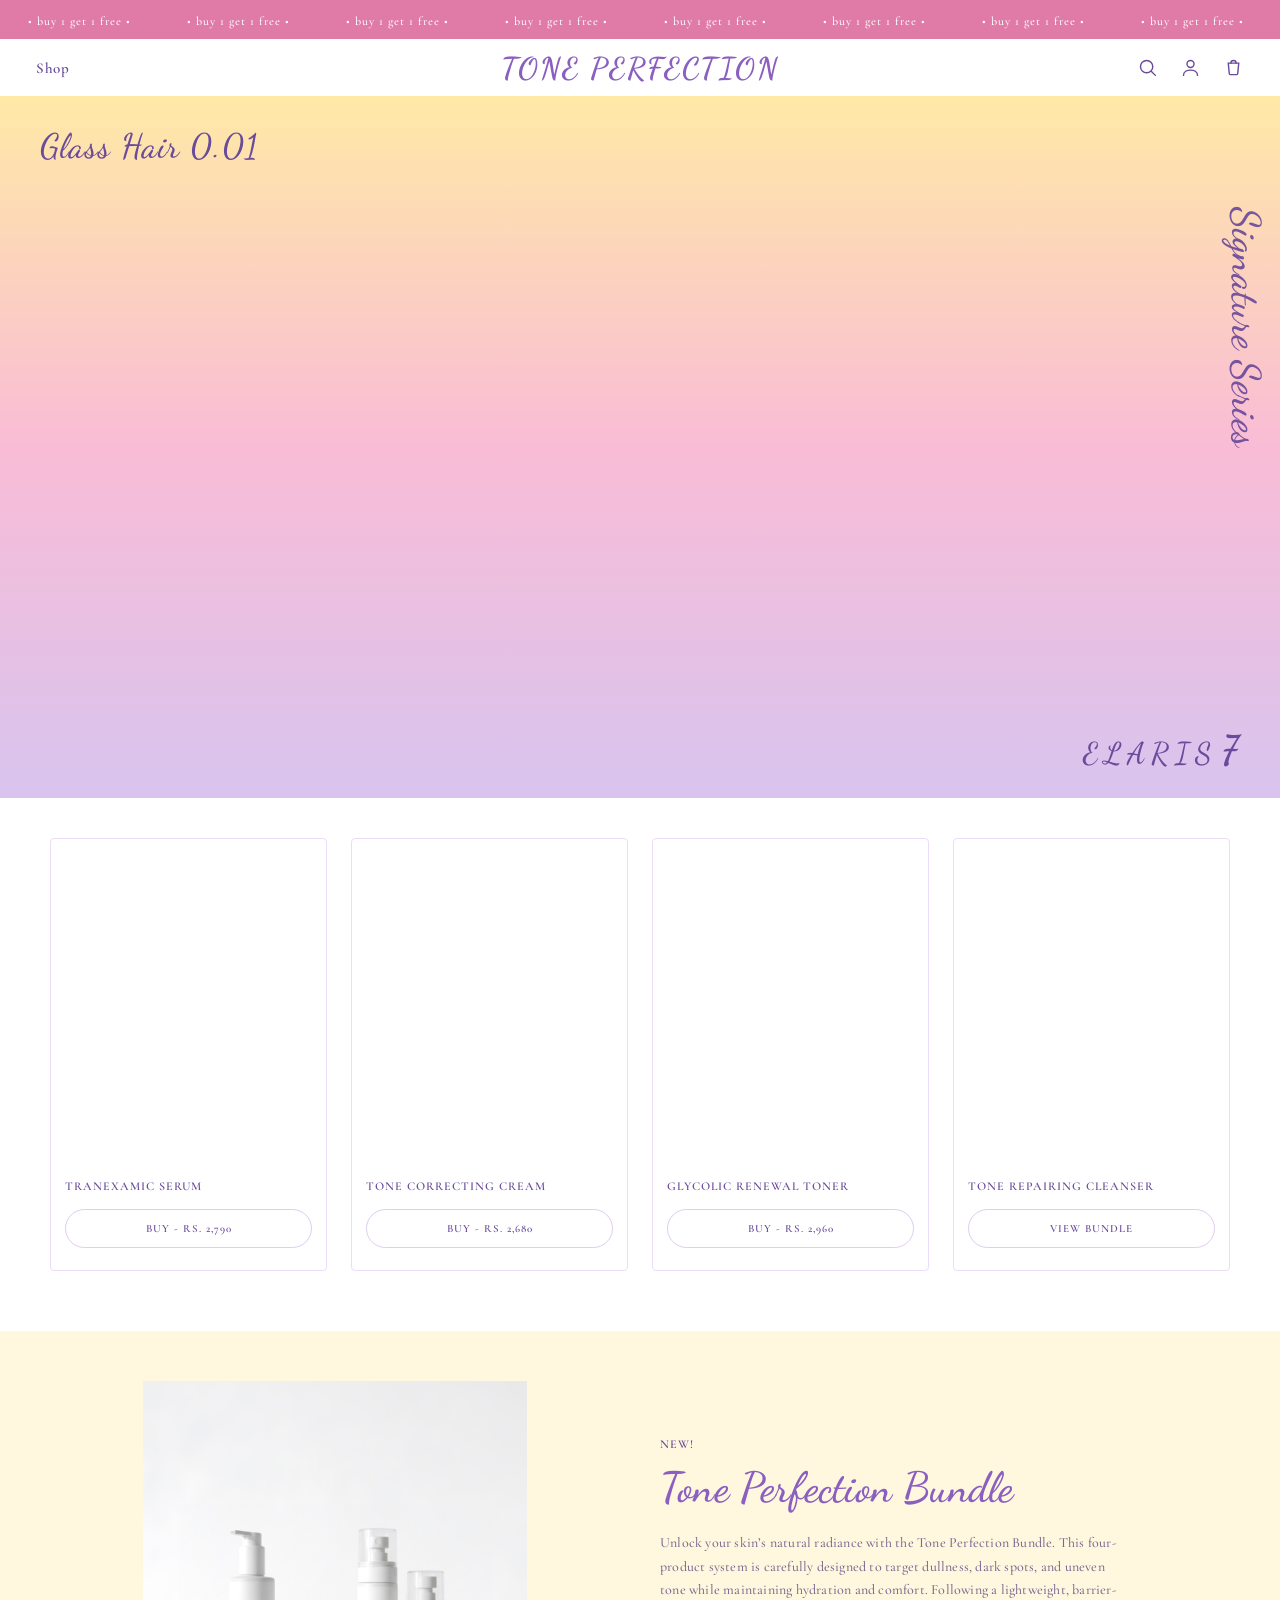
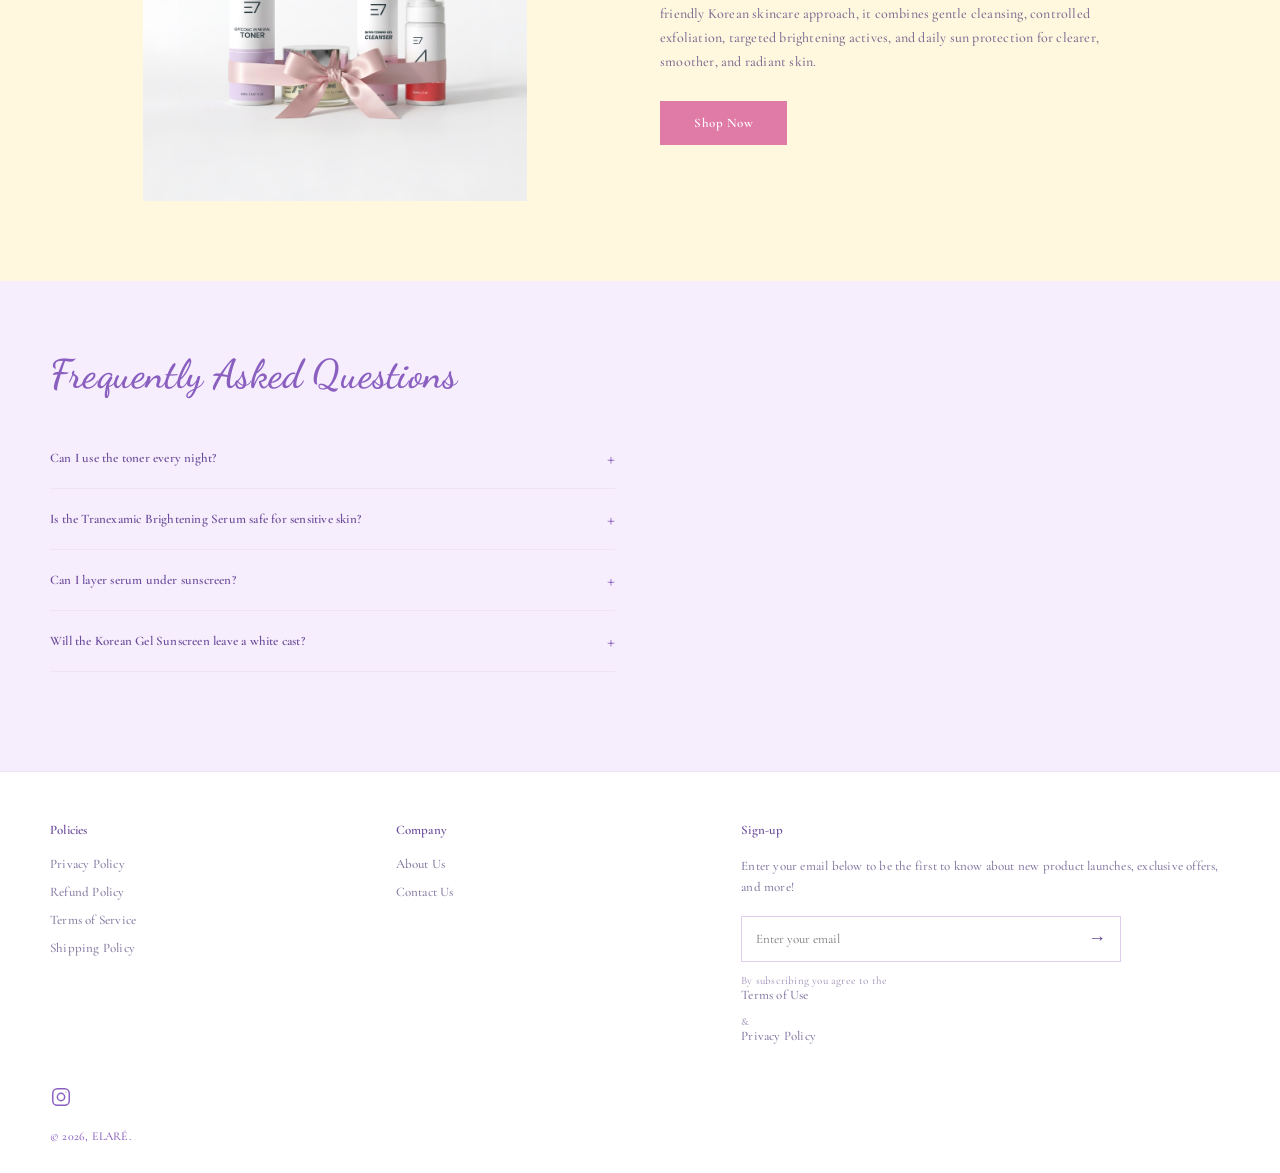
==== design-reference/index.html @ 7bdc6ad6 "Add mobile hero banner image and bundle image" ====
<!DOCTYPE html>
<html lang="en">
<head>
  <meta charset="UTF-8" />
  <meta name="viewport" content="width=device-width, initial-scale=1.0" />
  <title>TONE PERFECTION</title>
  <link rel="preconnect" href="https://fonts.googleapis.com" />
  <link rel="preconnect" href="https://fonts.gstatic.com" crossorigin />
  <link href="https://fonts.googleapis.com/css2?family=Cormorant+Garamond:ital,wght@0,400;0,500;0,600;1,500&family=Dancing+Script:wght@400;500;600;700&display=swap" rel="stylesheet" />
  <style>
    * { margin: 0; padding: 0; box-sizing: border-box; }

    body {
      font-family: 'Cormorant Garamond', serif;
      font-weight: 500;
      font-size: 17px;
      letter-spacing: 0.2px;
      color: #6a4a9a;
      background: #ffffff;
    }

    /* ---------- Announcement bar ---------- */
    .announcement {
      background: #e07ba8;
      color: #ffffff;
      overflow: hidden;
      white-space: nowrap;
      padding: 9px 0;
    }
    .announcement-track {
      display: inline-flex;
      width: max-content;
      font-size: 12px;
      letter-spacing: 1px;
      animation: marquee 22s linear infinite;
    }
    .announcement-track span {
      padding: 0 28px;
    }
    @keyframes marquee {
      from { transform: translateX(0); }
      to   { transform: translateX(-50%); }
    }

    /* ---------- Navbar ---------- */
    .navbar {
      display: flex;
      align-items: center;
      justify-content: space-between;
      padding: 18px 36px;
      background: #ffffff;
      position: relative;
    }
    .nav-left .shop-link {
      font-size: 15px;
      font-weight: 600;
      color: #6a4a9a;
      text-decoration: none;
      letter-spacing: 0.5px;
    }
    .nav-logo {
      position: absolute;
      left: 50%;
      transform: translateX(-50%);
      font-family: 'Dancing Script', cursive;
      font-size: 30px;
      font-weight: 700;
      letter-spacing: 2px;
      white-space: nowrap;
      color: #8a5fc0;
    }
    .nav-right {
      display: flex;
      align-items: center;
      gap: 22px;
    }
    .nav-right .icon {
      width: 21px;
      height: 21px;
      stroke: #6a4a9a;
      cursor: pointer;
    }
    .hamburger { display: none; flex-direction: column; gap: 5px; cursor: pointer; }
    .hamburger span { display: block; width: 24px; height: 2px; background: #6a4a9a; }

    /* ---------- Hero ---------- */
    .hero {
      position: relative;
      height: 78vh;
      min-height: 460px;
      /* sky -> peach gradient placeholder (product image area left empty) */
      background: linear-gradient(180deg, #ffe9a6 0%, #f9bcd6 50%, #d8c4ef 100%);
      overflow: hidden;
    }
    .hero-title {
      position: absolute;
      top: 30px;
      left: 40px;
      font-family: 'Dancing Script', cursive;
      font-size: 34px;
      font-weight: 500;
      color: #6a4a9a;
      letter-spacing: 1px;
    }
    .hero-series {
      position: absolute;
      top: 50%;
      right: 34px;
      transform: translateY(-50%) rotate(90deg);
      transform-origin: right center;
      font-family: 'Dancing Script', cursive;
      font-size: 40px;
      color: #6a4a9a;
      opacity: 0.92;
      white-space: nowrap;
    }
    /* EMPTY image placeholder area in the center of the hero */
    .hero-image-area {
      position: absolute;
      left: 50%;
      bottom: 0;
      transform: translateX(-50%);
      width: 60%;
      height: 80%;
      /* intentionally left empty for product image */
    }
    .hero-brand {
      position: absolute;
      bottom: 24px;
      right: 36px;
      font-family: 'Dancing Script', cursive;
      font-size: 30px;
      letter-spacing: 6px;
      color: #6a4a9a;
      display: flex;
      align-items: baseline;
      gap: 4px;
    }
    .hero-brand .seven { font-size: 40px; font-weight: 600; }

    .hero-mobile-img { display: none; }

    /* ---------- Responsive / Mobile ---------- */
    @media (max-width: 768px) {
      .navbar { padding: 16px 20px; }
      .nav-left .shop-link { display: none; }
      .hamburger { display: flex; }
      .nav-logo { font-size: 18px; letter-spacing: 1px; }
      .nav-right { gap: 16px; }
      .nav-right .account { display: none; }

      .hero { height: auto; min-height: 0; background: none; }
      .hero-title, .hero-series, .hero-brand, .hero-image-area { display: none; }
      .hero-mobile-img { display: block; width: 100%; height: auto; }

      .announcement-track { font-size: 10px; }
    }

    /* ---------- Products section ---------- */
    .products {
      padding: 40px 36px 60px;
      background: #ffffff;
    }
    .products-grid {
      display: grid;
      grid-template-columns: repeat(4, 1fr);
      gap: 24px;
      max-width: 1180px;
      margin: 0 auto;
    }
    .product-card {
      border: 1px solid #ecdcf7;
      border-radius: 4px;
      padding: 14px 14px 22px;
      display: flex;
      flex-direction: column;
      align-items: center;
      text-align: center;
      background: #ffffff;
    }
    /* EMPTY product image placeholder */
    .product-image-area {
      width: 100%;
      height: 320px;
      /* intentionally left empty for product image */
    }
    .product-name {
      font-size: 12px;
      font-weight: 600;
      letter-spacing: 1px;
      color: #6a4a9a;
      align-self: flex-start;
      margin: 6px 0 16px;
    }
    .product-btn {
      width: 100%;
      padding: 12px 0;
      border: 1px solid #e0cdf0;
      border-radius: 30px;
      background: transparent;
      font-family: 'Cormorant Garamond', serif;
      font-size: 11px;
      font-weight: 600;
      letter-spacing: 1px;
      color: #6a4a9a;
      cursor: pointer;
      transition: background 0.2s, color 0.2s;
    }
    .product-btn:hover { background: #e07ba8; color: #fff; border-color: #e07ba8; }

    @media (max-width: 768px) {
      .products { padding: 28px 0 40px 18px; }
      .products-grid {
        display: flex;
        gap: 16px;
        overflow-x: auto;
        scroll-snap-type: x mandatory;
        padding-bottom: 8px;
        -webkit-overflow-scrolling: touch;
      }
      .products-grid::-webkit-scrollbar { display: none; }
      .product-card {
        flex: 0 0 78%;
        scroll-snap-align: start;
      }
      .product-image-area { height: 340px; }
    }

    /* ---------- Bundle section ---------- */
    .bundle {
      background: #fff8df;   /* soft yellow */
      padding: 50px 36px 80px;
    }
    .bundle-inner {
      display: grid;
      grid-template-columns: 1fr 1fr;
      align-items: center;
      gap: 40px;
      max-width: 1180px;
      margin: 0 auto;
    }
    /* EMPTY bundle image placeholder */
    .bundle-image-area {
      width: 100%;
      height: 420px;
    }
    .bundle-image-area img { width: 100%; height: 100%; object-fit: contain; }
    .bundle-content { max-width: 460px; }
    .bundle-tag {
      font-size: 12px;
      font-weight: 600;
      letter-spacing: 1px;
      color: #6a4a9a;
      margin-bottom: 14px;
    }
    .bundle-title {
      font-family: 'Dancing Script', cursive;
      font-size: 42px;
      font-weight: 600;
      color: #8a5fc0;
      margin-bottom: 20px;
      line-height: 1.1;
    }
    .bundle-text {
      font-size: 14px;
      line-height: 1.7;
      color: #7a6a90;
      margin-bottom: 28px;
    }
    .bundle-btn {
      padding: 14px 34px;
      border: none;
      background: #e07ba8;
      color: #fff;
      font-family: 'Cormorant Garamond', serif;
      font-size: 13px;
      font-weight: 600;
      letter-spacing: 0.5px;
      cursor: pointer;
      transition: background 0.2s;
    }
    .bundle-btn:hover { background: #d4659a; }

    @media (max-width: 768px) {
      .bundle { padding: 30px 22px 50px; }
      .bundle-inner {
        grid-template-columns: 1fr;
        gap: 24px;
        text-align: center;
      }
      .bundle-content { max-width: 100%; }
      .bundle-image-area { height: 320px; }
      .bundle-title { font-size: 32px; }
      .bundle-btn { width: 100%; }
    }

    /* ---------- FAQ section ---------- */
    .faq {
      background: #f6eefc;   /* soft light purple */
      padding: 50px 36px 80px;
    }
    .faq-inner {
      display: grid;
      grid-template-columns: 1fr 1fr;
      align-items: center;
      gap: 50px;
      max-width: 1180px;
      margin: 0 auto;
    }
    .faq-title {
      font-family: 'Dancing Script', cursive;
      font-size: 40px;
      font-weight: 600;
      color: #8a5fc0;
      margin-bottom: 30px;
    }
    .faq-item {
      border-bottom: 1px solid #efe4f6;
    }
    .faq-item summary {
      list-style: none;
      cursor: pointer;
      display: flex;
      justify-content: space-between;
      align-items: center;
      gap: 16px;
      padding: 18px 0;
      font-size: 13px;
      font-weight: 600;
      color: #6a4a9a;
    }
    .faq-item summary::-webkit-details-marker { display: none; }
    .faq-item summary .plus {
      font-size: 20px;
      font-weight: 400;
      color: #8a5fc0;
      transition: transform 0.2s;
    }
    .faq-item[open] summary .plus { transform: rotate(45deg); }
    .faq-answer {
      font-size: 13px;
      line-height: 1.7;
      color: #7a6a90;
      padding: 0 0 18px;
    }
    /* EMPTY faq image placeholder */
    .faq-image-area {
      width: 100%;
      height: 360px;
      /* intentionally left empty for image */
    }

    @media (max-width: 768px) {
      .faq { padding: 30px 22px 50px; }
      .faq-inner {
        grid-template-columns: 1fr;
        gap: 28px;
      }
      .faq-title { font-size: 30px; }
      .faq-image-area { height: 300px; order: -1; }
    }

    /* ---------- Footer ---------- */
    .footer {
      border-top: 1px solid #efe4f6;
      padding: 50px 36px 30px;
    }
    .footer-top {
      display: grid;
      grid-template-columns: 1fr 1fr 1.6fr;
      gap: 40px;
      max-width: 1180px;
      margin: 0 auto;
    }
    .footer-col summary {
      list-style: none;
      display: flex;
      justify-content: space-between;
      align-items: center;
      font-size: 13px;
      font-weight: 600;
      color: #6a4a9a;
      margin-bottom: 18px;
      pointer-events: none;   /* desktop: not clickable */
      cursor: default;
    }
    .footer-col summary::-webkit-details-marker { display: none; }
    .footer-col .plus { font-size: 18px; color: #8a5fc0; display: none; }
    .footer-links { display: block; }      /* always open on desktop */
    .footer-links a {
      display: block;
      font-size: 13px;
      color: #8377a0;
      text-decoration: none;
      margin-bottom: 12px;
    }
    .footer-links a:hover { color: #8a5fc0; }

    .signup-text { font-size: 13px; line-height: 1.6; color: #8377a0; margin-bottom: 18px; }
    .signup-form {
      display: flex;
      align-items: center;
      border: 1px solid #e0cdf0;
      max-width: 380px;
      padding: 4px 6px 4px 14px;
    }
    .signup-form input {
      flex: 1;
      border: none;
      outline: none;
      font-family: 'Cormorant Garamond', serif;
      font-size: 13px;
      padding: 10px 0;
      background: transparent;
      color: #6a4a9a;
    }
    .signup-form button {
      border: none;
      background: transparent;
      font-size: 18px;
      cursor: pointer;
      color: #6a4a9a;
      padding: 0 8px;
    }
    .signup-note { font-size: 11px; color: #a99bbf; margin-top: 12px; }
    .signup-note a { color: #8377a0; }

    .footer-bottom {
      max-width: 1180px;
      margin: 30px auto 0;
    }
    .footer-ig {
      width: 22px; height: 22px;
      stroke: #8a5fc0; fill: none;
      margin-bottom: 16px;
    }
    .footer-copy { font-size: 12px; color: #8a5fc0; }

    @media (max-width: 768px) {
      .footer { padding: 30px 22px 24px; }
      .footer-top { grid-template-columns: 1fr; gap: 0; }
      .footer-col {
        border-bottom: 1px solid #efe4f6;
        padding: 16px 0;
      }
      .footer-col summary { margin-bottom: 0; cursor: pointer; pointer-events: auto; }
      .footer-col .plus { display: block; }
      .footer-col:not([open]) .footer-links { display: none; }
      .footer-col[open] .footer-links { margin-top: 16px; }
      .footer-bottom { text-align: right; }
      .footer-ig { margin-right: auto; }
      .footer-copy { text-align: right; }
    }
  </style>
</head>
<body>

  <!-- Announcement bar (non-stop right-to-left marquee) -->
  <div class="announcement">
    <div class="announcement-track">
      <span>• buy 1 get 1 free •</span>
      <span>• buy 1 get 1 free •</span>
      <span>• buy 1 get 1 free •</span>
      <span>• buy 1 get 1 free •</span>
      <span>• buy 1 get 1 free •</span>
      <span>• buy 1 get 1 free •</span>
      <span>• buy 1 get 1 free •</span>
      <span>• buy 1 get 1 free •</span>
      <!-- duplicate set for seamless loop -->
      <span>• buy 1 get 1 free •</span>
      <span>• buy 1 get 1 free •</span>
      <span>• buy 1 get 1 free •</span>
      <span>• buy 1 get 1 free •</span>
      <span>• buy 1 get 1 free •</span>
      <span>• buy 1 get 1 free •</span>
      <span>• buy 1 get 1 free •</span>
      <span>• buy 1 get 1 free •</span>
    </div>
  </div>

  <!-- Navbar -->
  <nav class="navbar">
    <div class="nav-left">
      <div class="hamburger" aria-label="Menu">
        <span></span><span></span><span></span>
      </div>
      <a href="#" class="shop-link">Shop</a>
    </div>

    <div class="nav-logo">TONE PERFECTION</div>

    <div class="nav-right">
      <!-- Search -->
      <svg class="icon" viewBox="0 0 24 24" fill="none" stroke-width="1.6" stroke-linecap="round">
        <circle cx="11" cy="11" r="7"></circle>
        <line x1="21" y1="21" x2="16.5" y2="16.5"></line>
      </svg>
      <!-- Account -->
      <svg class="icon account" viewBox="0 0 24 24" fill="none" stroke-width="1.6" stroke-linecap="round">
        <circle cx="12" cy="8" r="4"></circle>
        <path d="M4 21c0-4 4-6 8-6s8 2 8 6"></path>
      </svg>
      <!-- Cart -->
      <svg class="icon" viewBox="0 0 24 24" fill="none" stroke-width="1.6" stroke-linecap="round">
        <path d="M6 7h12l-1.2 12.2a1 1 0 0 1-1 .9H8.2a1 1 0 0 1-1-.9L6 7z"></path>
        <path d="M9 7a3 3 0 0 1 6 0"></path>
      </svg>
    </div>
  </nav>

  <!-- Hero (product image area left EMPTY) -->
  <section class="hero">
    <h1 class="hero-title">Glass Hair 0.01</h1>
    <div class="hero-series">Signature Series</div>

    <!-- Empty placeholder for product image -->
    <div class="hero-image-area"></div>

    <div class="hero-brand"><span>ELARIS</span><span class="seven">7</span></div>

    <!-- Mobile-only hero banner image -->
    <img class="hero-mobile-img" src="../assets/mobile-hero-banner.jpg" alt="Tone Perfection Bundle">
  </section>

  <!-- Products (image areas left EMPTY) -->
  <section class="products">
    <div class="products-grid">

      <div class="product-card">
        <div class="product-image-area"></div>
        <div class="product-name">TRANEXAMIC SERUM</div>
        <button class="product-btn">BUY - RS. 2,790</button>
      </div>

      <div class="product-card">
        <div class="product-image-area"></div>
        <div class="product-name">TONE CORRECTING CREAM</div>
        <button class="product-btn">BUY - RS. 2,680</button>
      </div>

      <div class="product-card">
        <div class="product-image-area"></div>
        <div class="product-name">GLYCOLIC RENEWAL TONER</div>
        <button class="product-btn">BUY - RS. 2,960</button>
      </div>

      <div class="product-card">
        <div class="product-image-area"></div>
        <div class="product-name">TONE REPAIRING CLEANSER</div>
        <button class="product-btn">VIEW BUNDLE</button>
      </div>

    </div>
  </section>

  <!-- Bundle (image area left EMPTY) -->
  <section class="bundle">
    <div class="bundle-inner">
      <div class="bundle-image-area"><img src="../assets/tone-perfection-bundle.jpg" alt="Tone Perfection Bundle"></div>
      <div class="bundle-content">
        <div class="bundle-tag">NEW!</div>
        <h2 class="bundle-title">Tone Perfection Bundle</h2>
        <p class="bundle-text">Unlock your skin’s natural radiance with the Tone Perfection Bundle. This four-product system is carefully designed to target dullness, dark spots, and uneven tone while maintaining hydration and comfort. Following a lightweight, barrier-friendly Korean skincare approach, it combines gentle cleansing, controlled exfoliation, targeted brightening actives, and daily sun protection for clearer, smoother, and radiant skin.</p>
        <button class="bundle-btn">Shop Now</button>
      </div>
    </div>
  </section>

  <!-- FAQ (image area left EMPTY) -->
  <section class="faq">
    <div class="faq-inner">
    <div class="faq-list">
      <h2 class="faq-title">Frequently Asked Questions</h2>

      <details class="faq-item">
        <summary>Can I use the toner every night? <span class="plus">+</span></summary>
        <div class="faq-answer">Start 2–3 times per week and increase as tolerated to avoid irritation from exfoliating acids.</div>
      </details>

      <details class="faq-item">
        <summary>Is the Tranexamic Brightening Serum safe for sensitive skin? <span class="plus">+</span></summary>
        <div class="faq-answer">Yes. It combines gentle brightening actives with soothing ingredients like centella to calm the skin.</div>
      </details>

      <details class="faq-item">
        <summary>Can I layer serum under sunscreen? <span class="plus">+</span></summary>
        <div class="faq-answer">Absolutely. Applying serum first enhances hydration and allows sunscreen to absorb evenly.</div>
      </details>

      <details class="faq-item">
        <summary>Will the Korean Gel Sunscreen leave a white cast? <span class="plus">+</span></summary>
        <div class="faq-answer">No. It blends effortlessly, leaving a lightweight, non-greasy finish suitable for all skin.</div>
      </details>
    </div>

    <div class="faq-image-area"></div>
    </div>
  </section>

  <!-- Footer -->
  <footer class="footer">
    <div class="footer-top">

      <details class="footer-col">
        <summary>Policies <span class="plus">+</span></summary>
        <div class="footer-links">
          <a href="#">Privacy Policy</a>
          <a href="#">Refund Policy</a>
          <a href="#">Terms of Service</a>
          <a href="#">Shipping Policy</a>
        </div>
      </details>

      <details class="footer-col">
        <summary>Company <span class="plus">+</span></summary>
        <div class="footer-links">
          <a href="#">About Us</a>
          <a href="#">Contact Us</a>
        </div>
      </details>

      <details class="footer-col">
        <summary>Sign-up <span class="plus">+</span></summary>
        <div class="footer-links">
          <p class="signup-text">Enter your email below to be the first to know about new product launches, exclusive offers, and more!</p>
          <form class="signup-form" onsubmit="return false;">
            <input type="email" placeholder="Enter your email" />
            <button type="submit" aria-label="Subscribe">&#8594;</button>
          </form>
          <p class="signup-note">By subscribing you agree to the <a href="#">Terms of Use</a> &amp; <a href="#">Privacy Policy</a></p>
        </div>
      </details>

    </div>

    <div class="footer-bottom">
      <svg class="footer-ig" viewBox="0 0 24 24" stroke-width="1.6" stroke-linecap="round">
        <rect x="3" y="3" width="18" height="18" rx="5"></rect>
        <circle cx="12" cy="12" r="4"></circle>
        <circle cx="17.5" cy="6.5" r="0.6" fill="#8a5fc0" stroke="none"></circle>
      </svg>
      <div class="footer-copy">© 2026, ELARÉ.</div>
    </div>
  </footer>

  <script>
    // Footer columns: always open on desktop, collapsible on mobile
    (function () {
      var desktopMQ = window.matchMedia('(min-width: 769px)');
      function syncFooter() {
        var isDesktop = desktopMQ.matches;
        document.querySelectorAll('.footer-col').forEach(function (col) {
          if (isDesktop) col.open = true;
          else col.open = false;
        });
      }
      syncFooter();
      desktopMQ.addEventListener('change', syncFooter);
    })();
  </script>

</body>
</html>
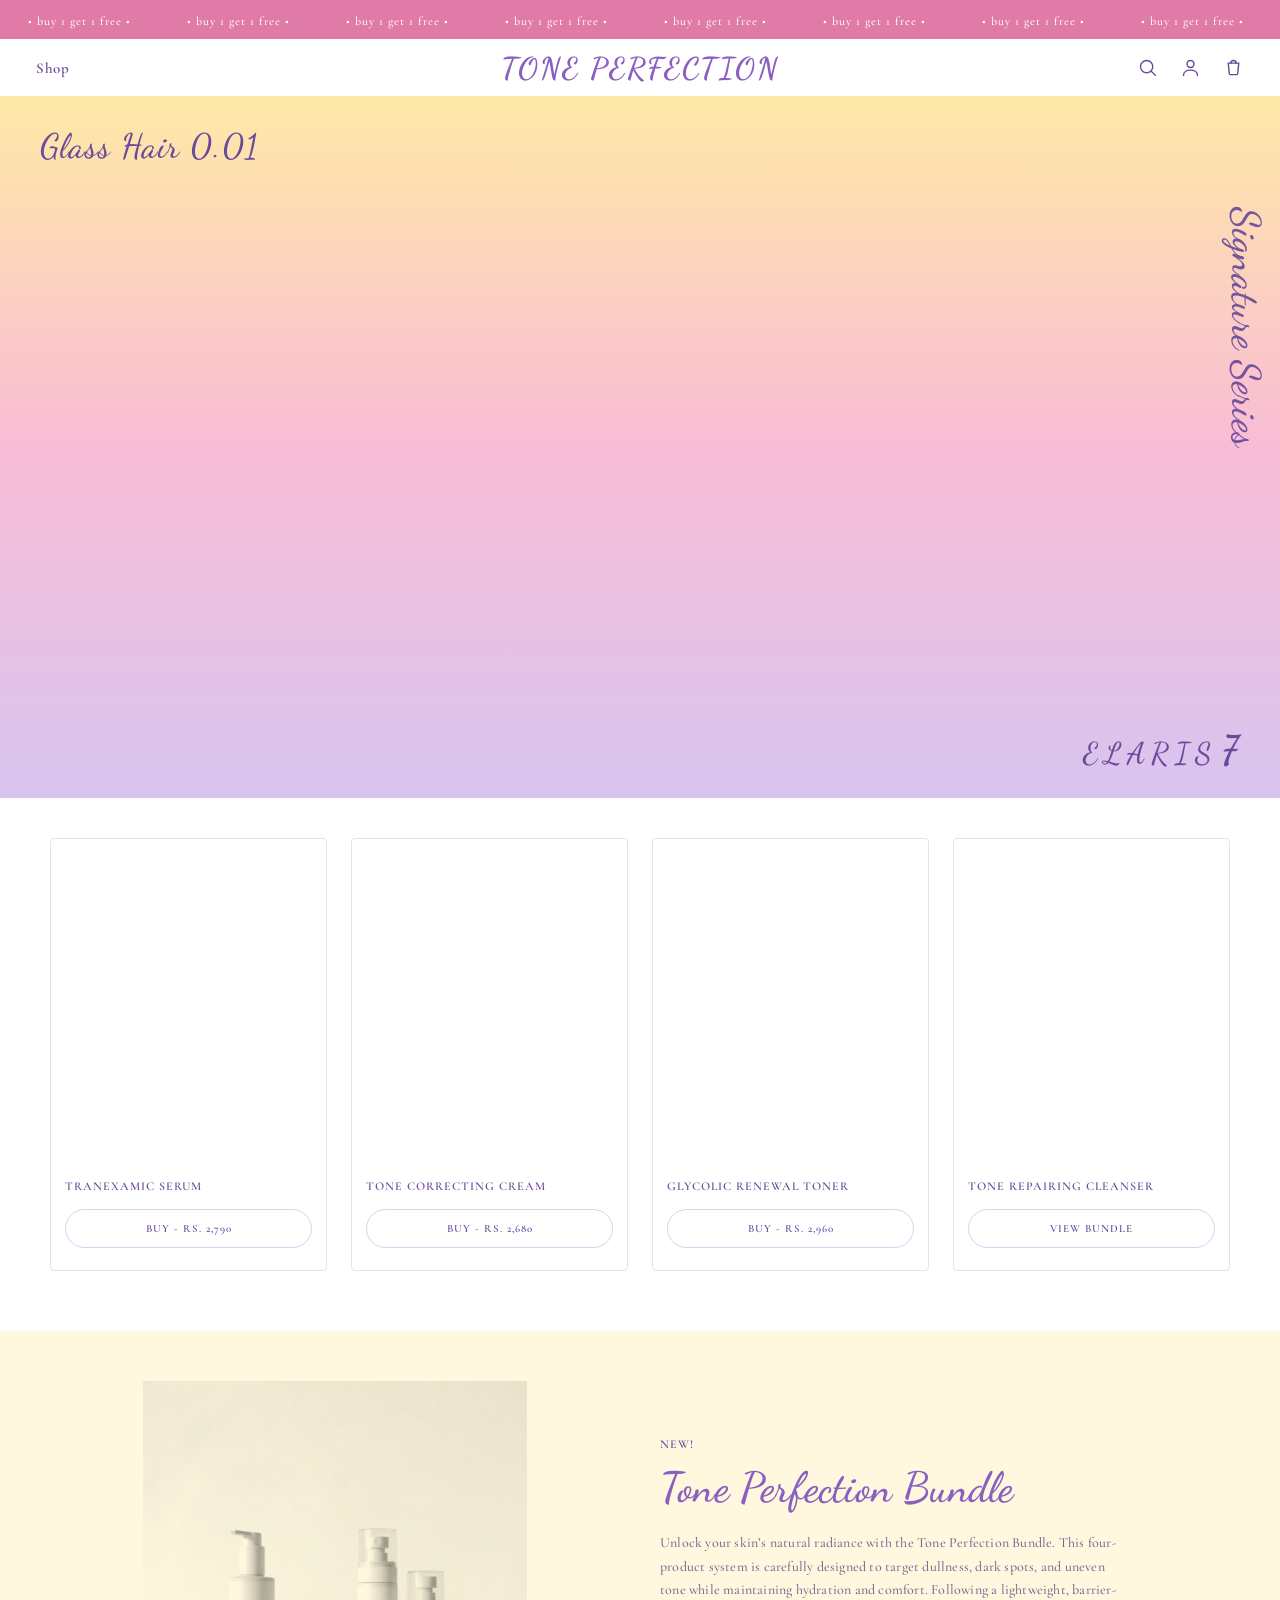
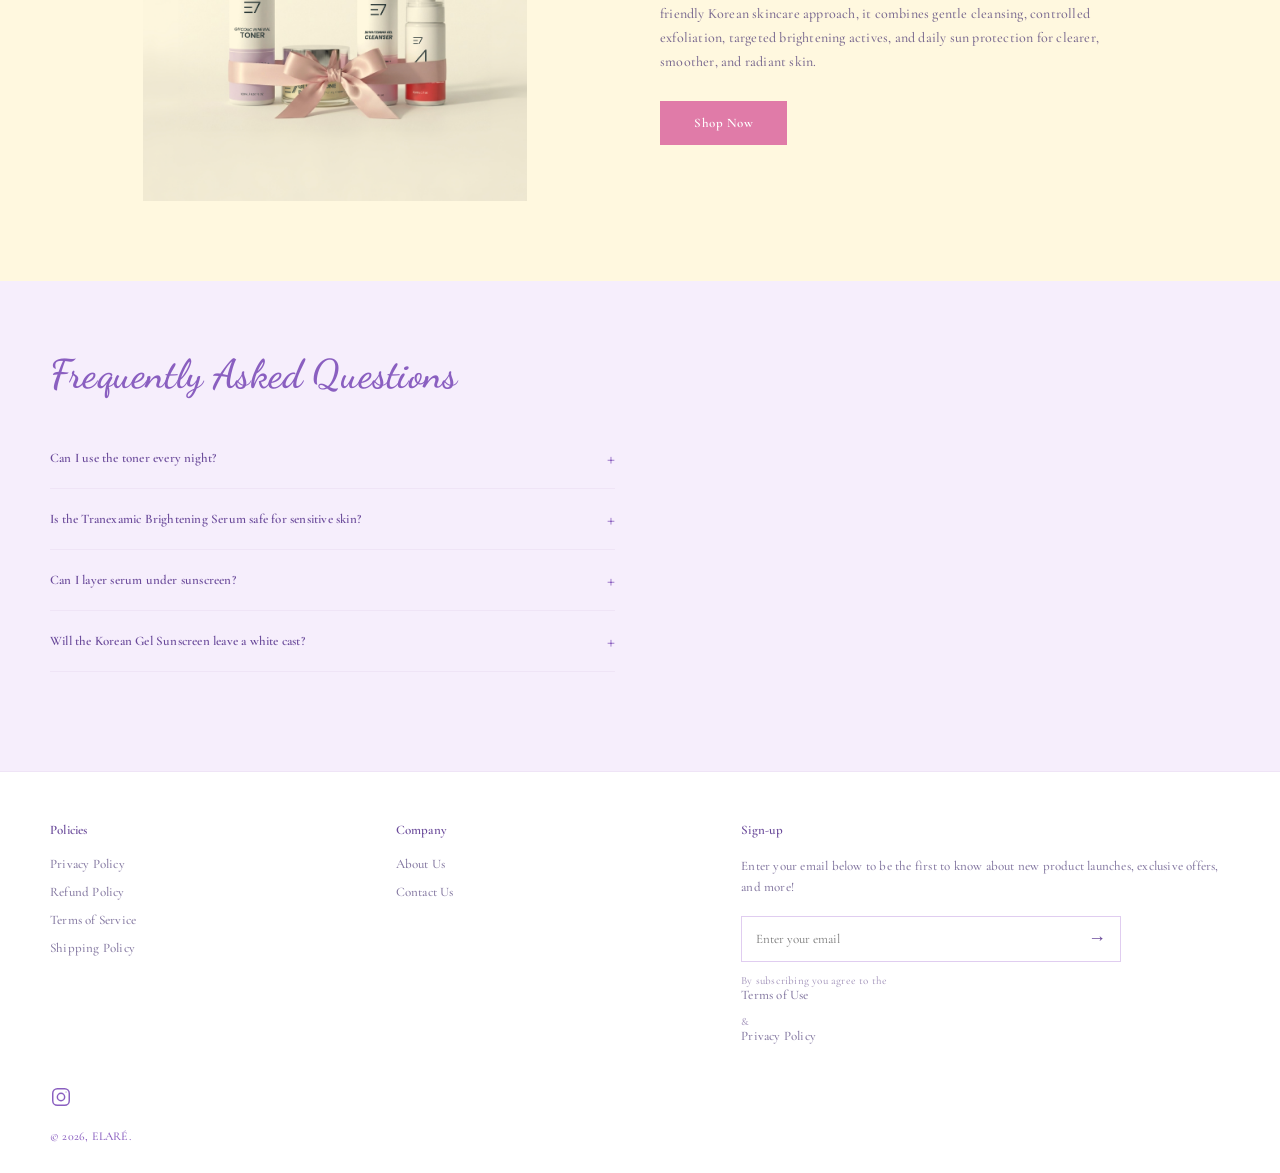
==== commit aa5af97e: "Blend bundle image background into section (mix-blend-mode)" ====
--- a/design-reference/index.html
+++ b/design-reference/index.html
@@ -244,7 +244,7 @@
       width: 100%;
       height: 420px;
     }
-    .bundle-image-area img { width: 100%; height: 100%; object-fit: contain; }
+    .bundle-image-area img { width: 100%; height: 100%; object-fit: contain; mix-blend-mode: multiply; }
     .bundle-content { max-width: 460px; }
     .bundle-tag {
       font-size: 12px;
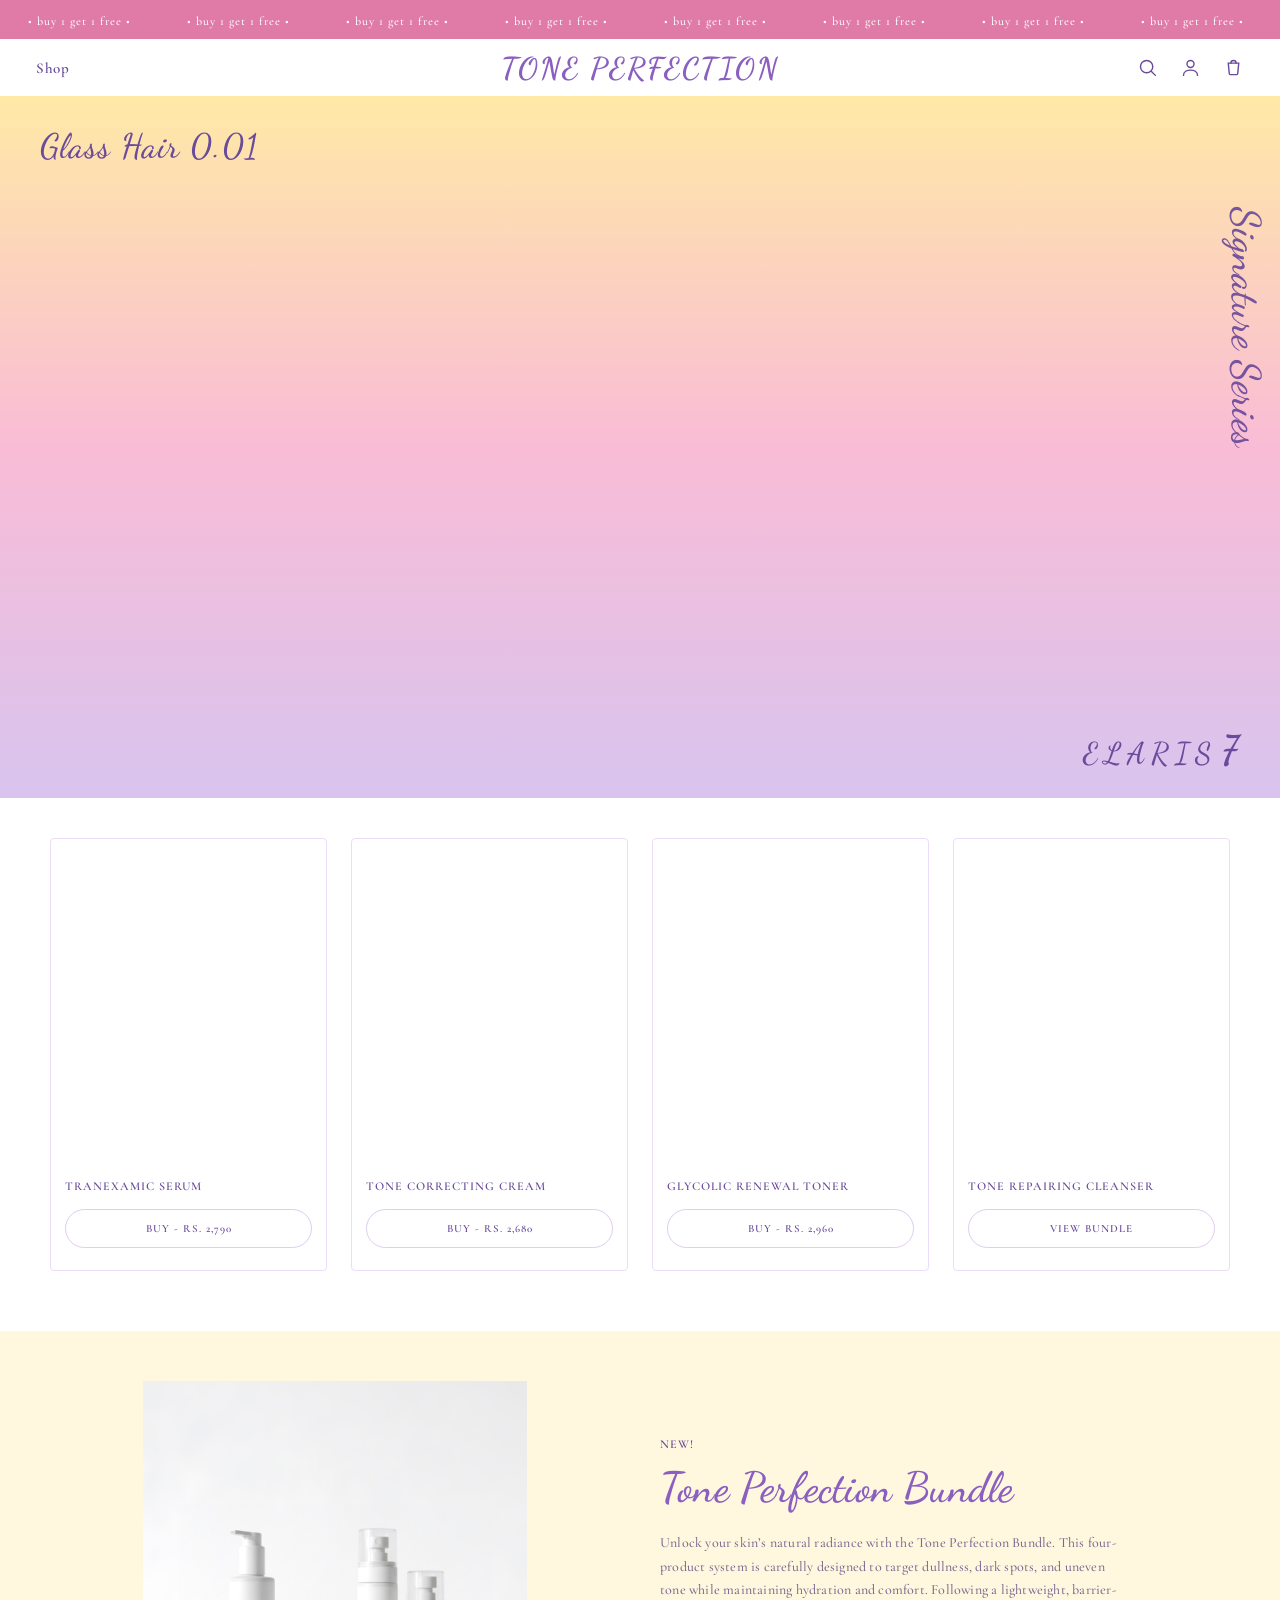
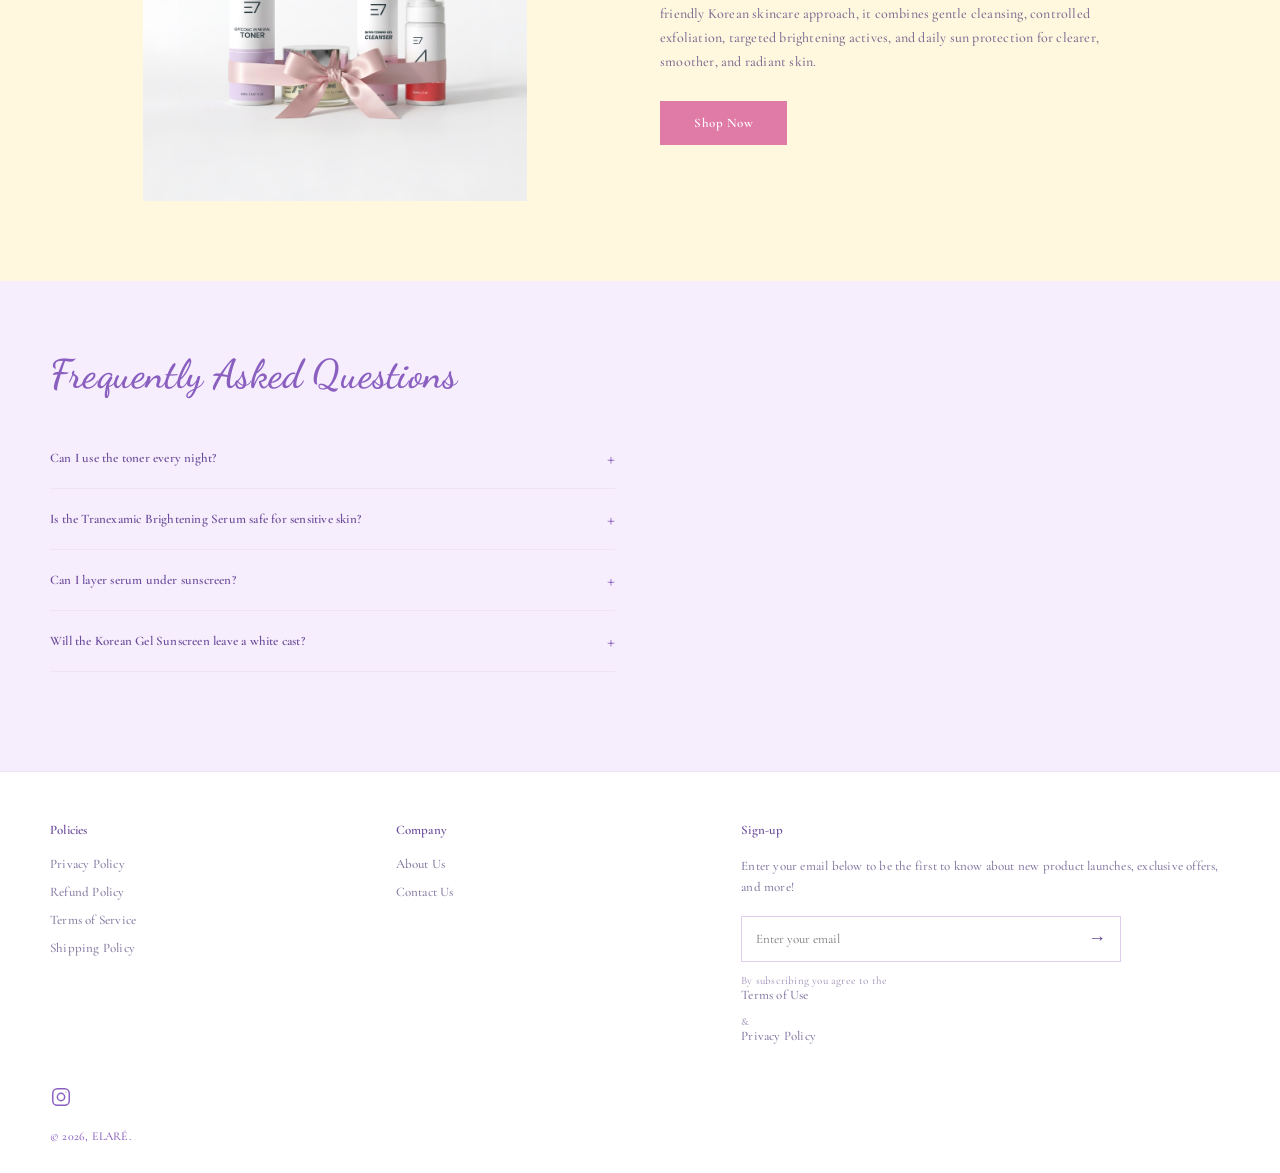
==== commit 993b9518: "Revert "Blend bundle image background into section (mix-blend-mode)" This reverts commit aa5af97ea8e" ====
--- a/design-reference/index.html
+++ b/design-reference/index.html
@@ -244,7 +244,7 @@
       width: 100%;
       height: 420px;
     }
-    .bundle-image-area img { width: 100%; height: 100%; object-fit: contain; mix-blend-mode: multiply; }
+    .bundle-image-area img { width: 100%; height: 100%; object-fit: contain; }
     .bundle-content { max-width: 460px; }
     .bundle-tag {
       font-size: 12px;
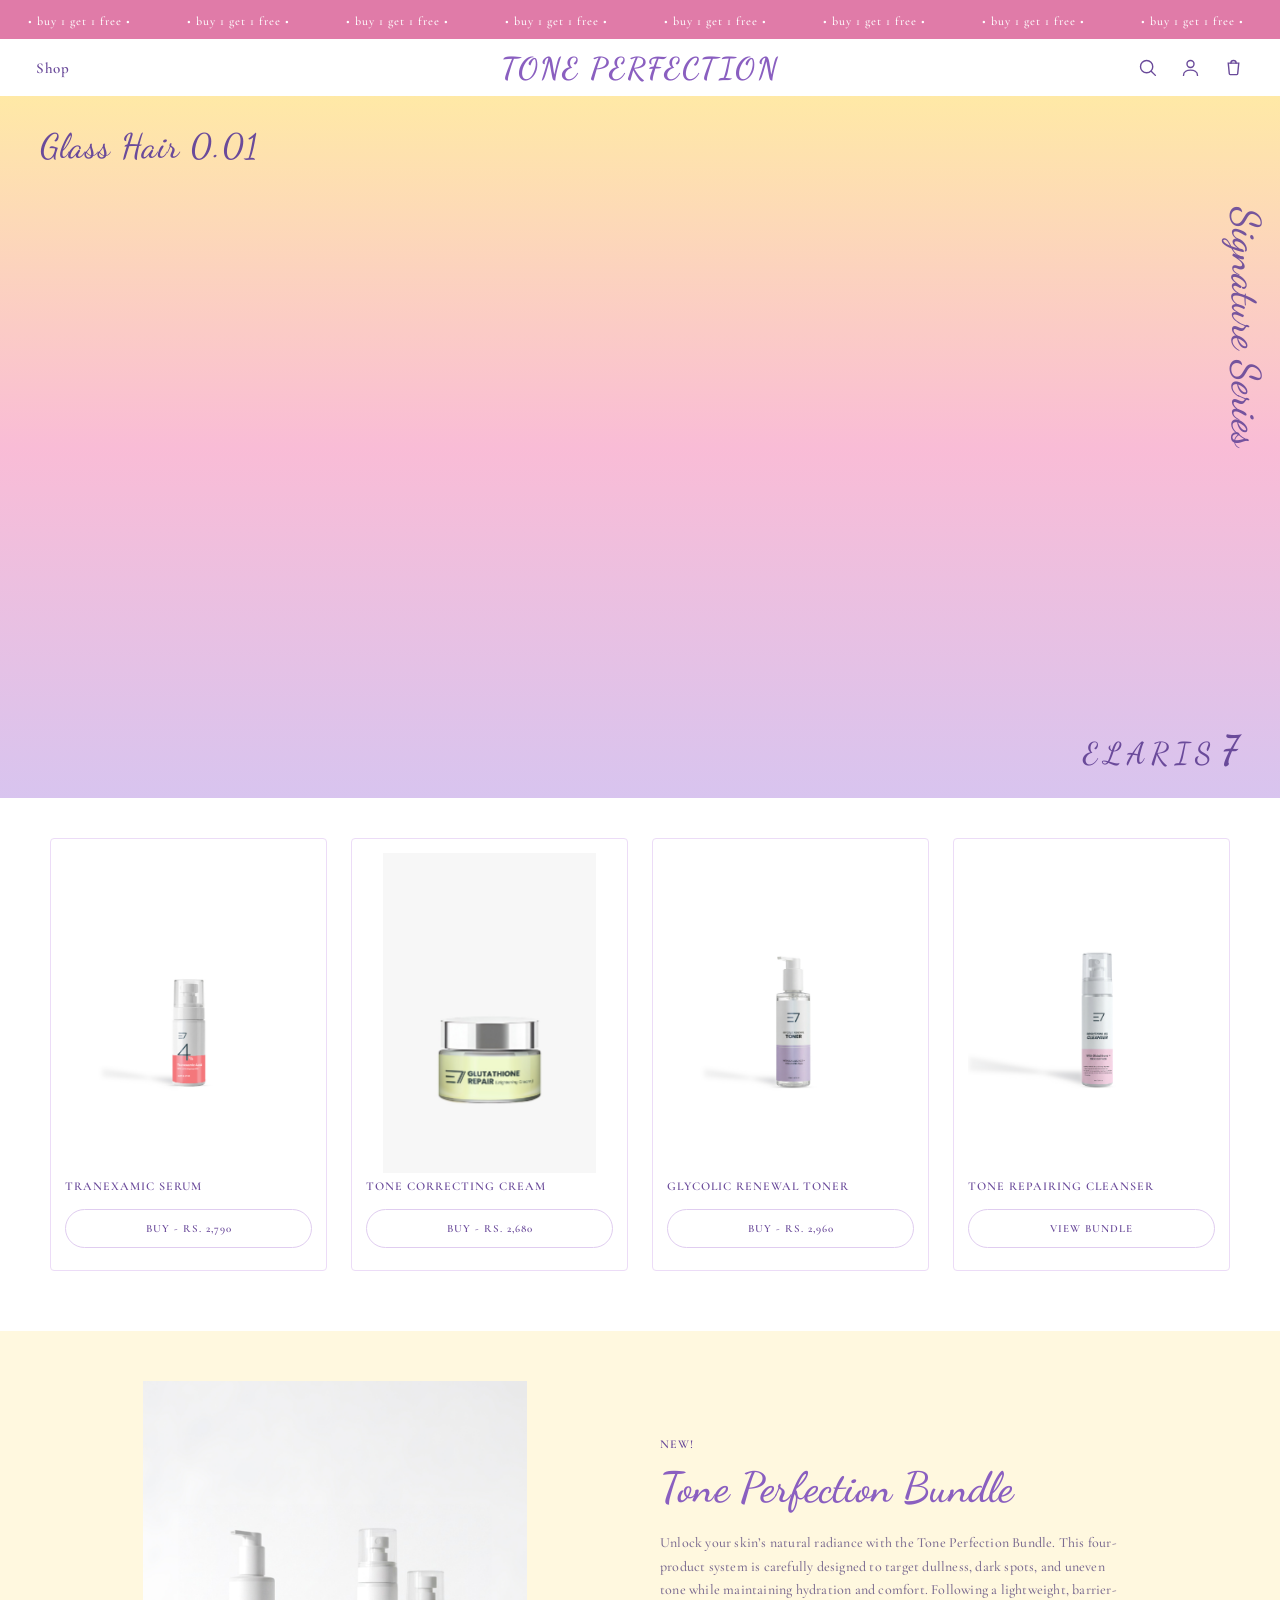
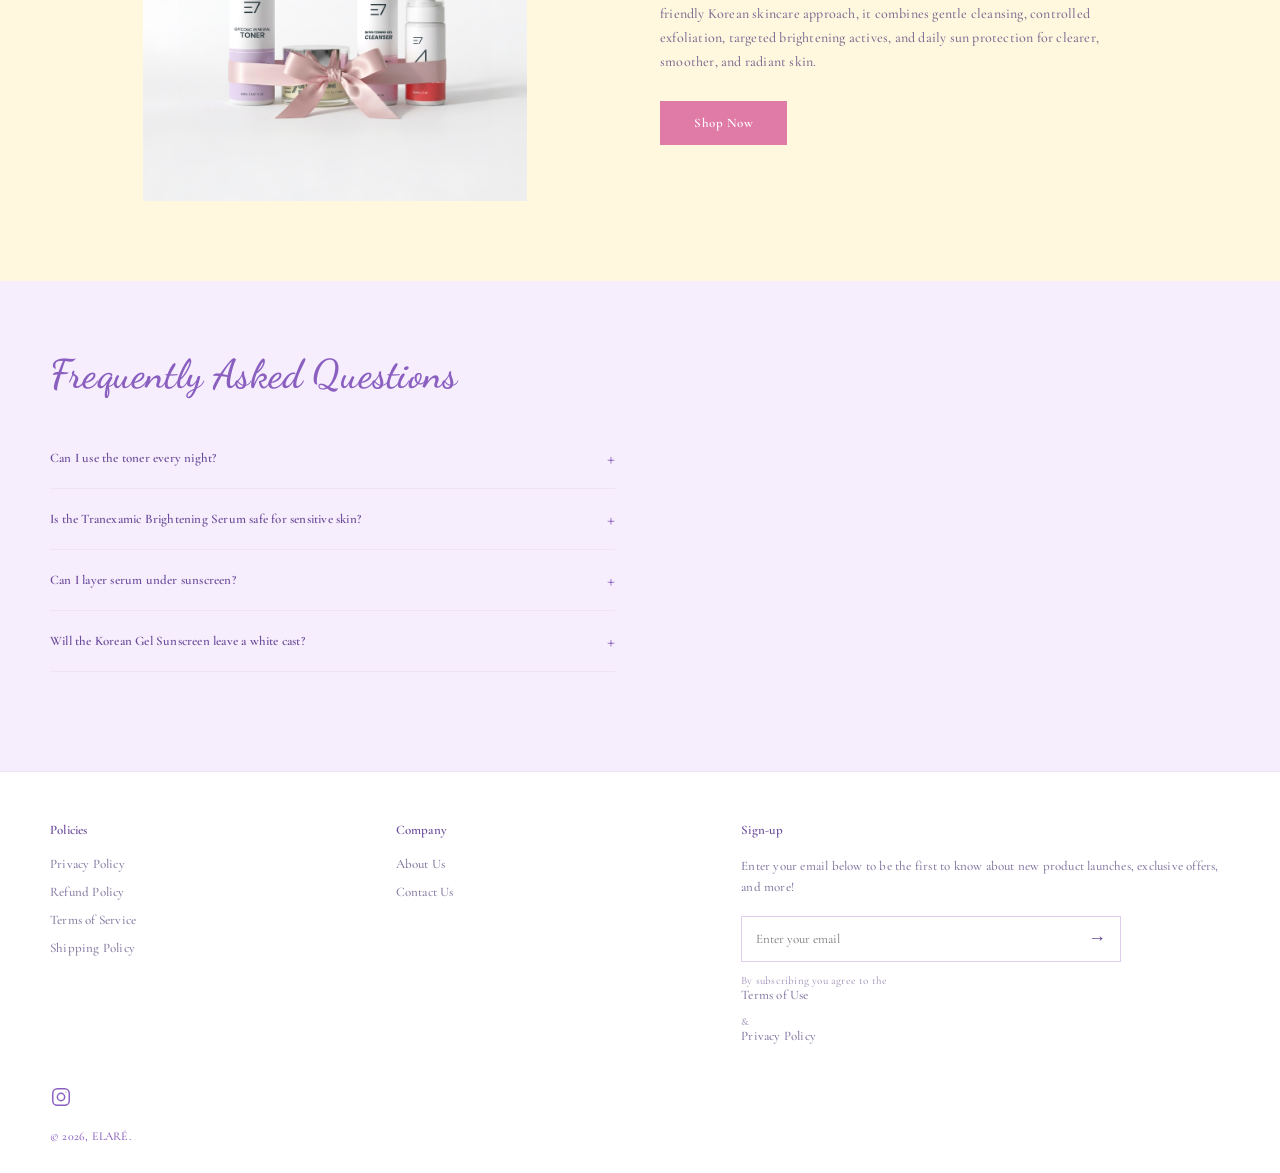
==== commit b12c59da: "Add product card images to home page" ====
--- a/design-reference/index.html
+++ b/design-reference/index.html
@@ -182,8 +182,8 @@
     .product-image-area {
       width: 100%;
       height: 320px;
-      /* intentionally left empty for product image */
-    }
+    }
+    .product-image-area img { width: 100%; height: 100%; object-fit: contain; }
     .product-name {
       font-size: 12px;
       font-weight: 600;
@@ -527,25 +527,25 @@
     <div class="products-grid">
 
       <div class="product-card">
-        <div class="product-image-area"></div>
+        <div class="product-image-area"><img src="../assets/card-tranexamic-serum.jpg" alt="Tranexamic Serum"></div>
         <div class="product-name">TRANEXAMIC SERUM</div>
         <button class="product-btn">BUY - RS. 2,790</button>
       </div>
 
       <div class="product-card">
-        <div class="product-image-area"></div>
+        <div class="product-image-area"><img src="../assets/card-tone-correcting-cream.jpg" alt="Tone Correcting Cream"></div>
         <div class="product-name">TONE CORRECTING CREAM</div>
         <button class="product-btn">BUY - RS. 2,680</button>
       </div>
 
       <div class="product-card">
-        <div class="product-image-area"></div>
+        <div class="product-image-area"><img src="../assets/card-glycolic-renewal-toner.jpg" alt="Glycolic Renewal Toner"></div>
         <div class="product-name">GLYCOLIC RENEWAL TONER</div>
         <button class="product-btn">BUY - RS. 2,960</button>
       </div>
 
       <div class="product-card">
-        <div class="product-image-area"></div>
+        <div class="product-image-area"><img src="../assets/card-tone-repairing-cleanser.jpg" alt="Tone Repairing Cleanser"></div>
         <div class="product-name">TONE REPAIRING CLEANSER</div>
         <button class="product-btn">VIEW BUNDLE</button>
       </div>
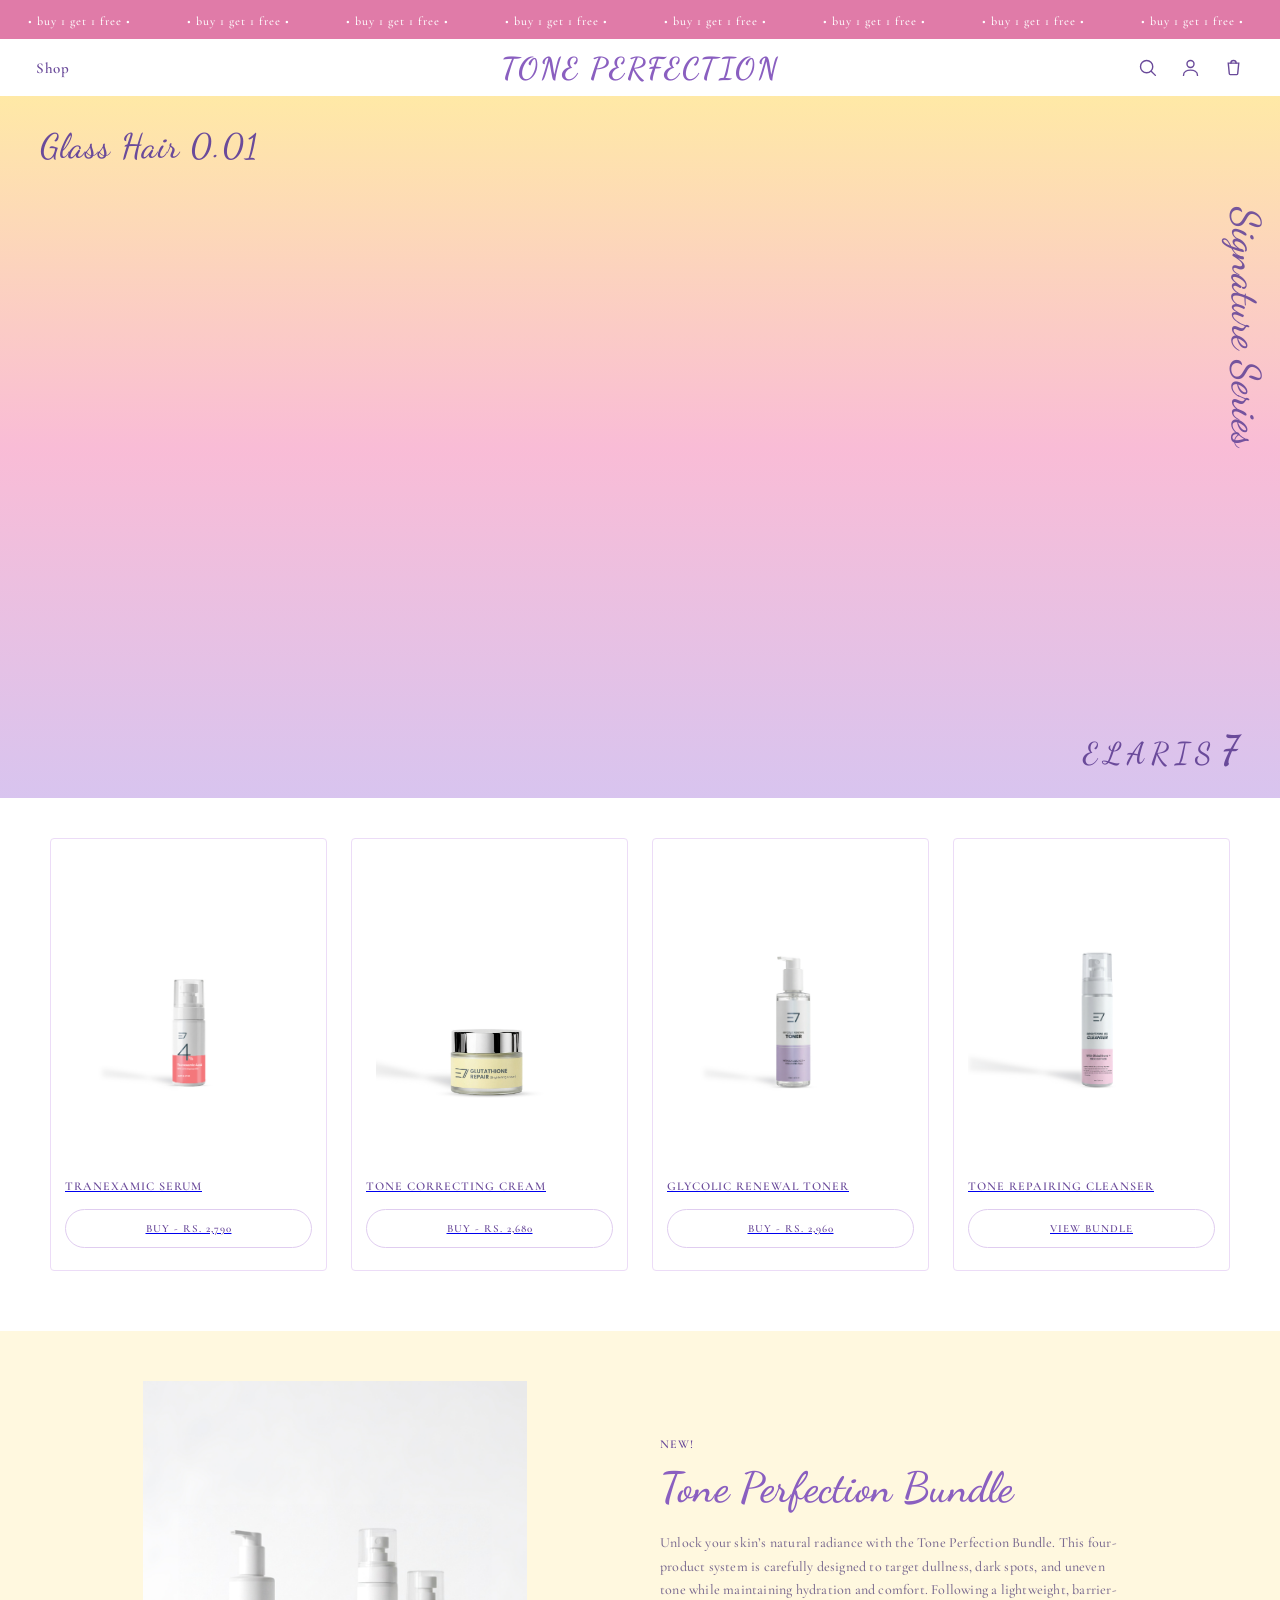
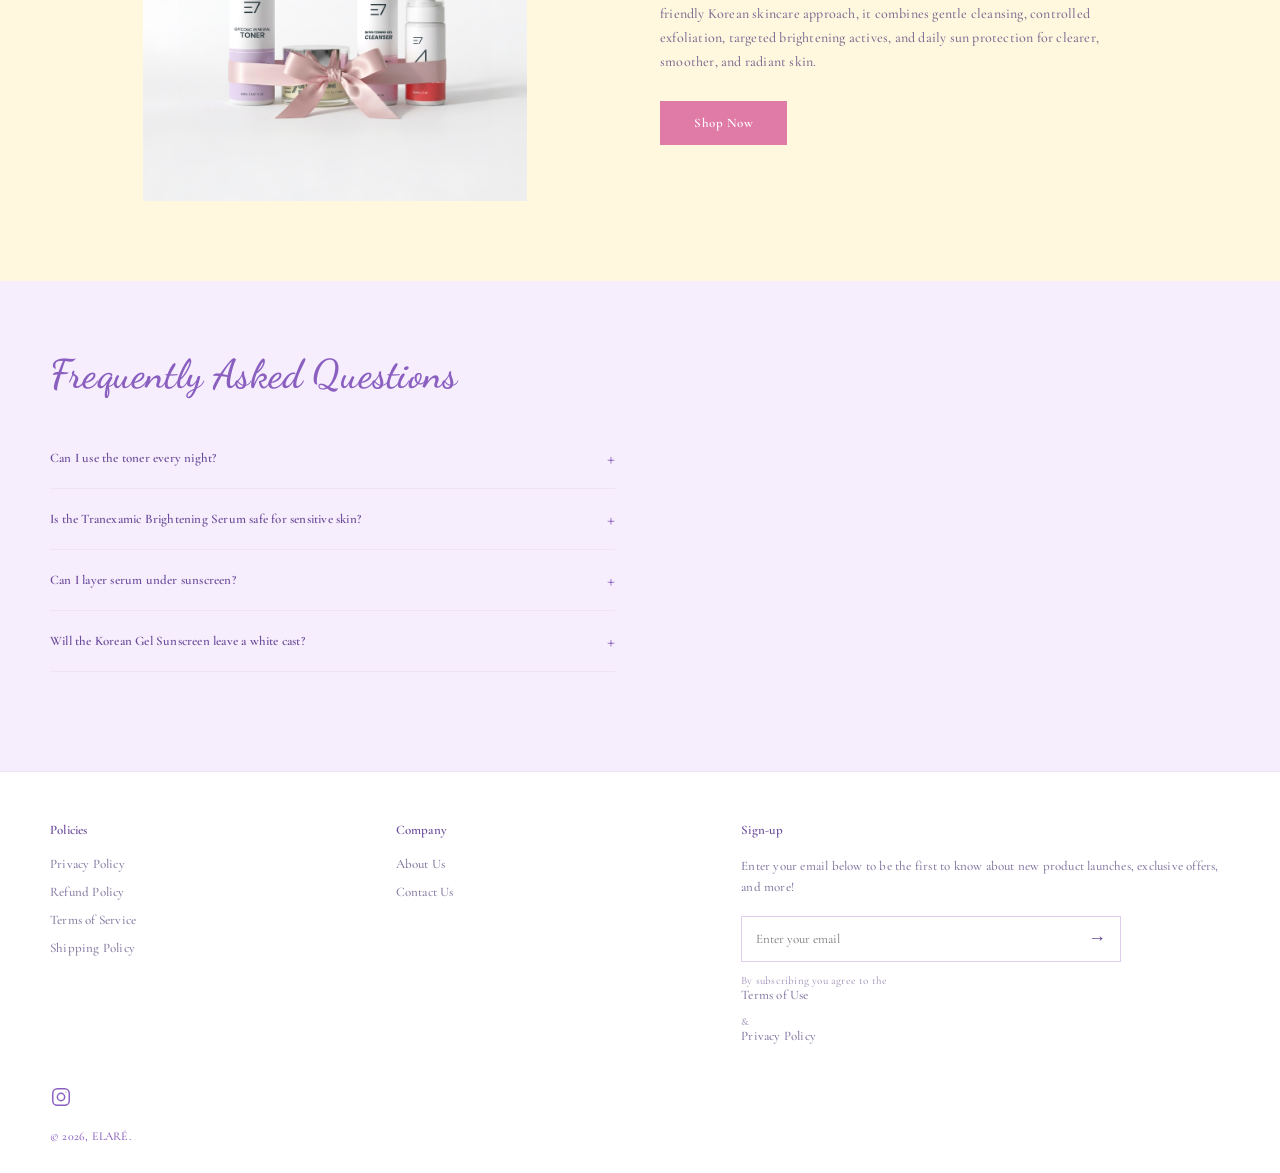
==== commit e3bd4e68: "Link home page product cards to product pages" ====
--- a/design-reference/index.html
+++ b/design-reference/index.html
@@ -193,7 +193,9 @@
       margin: 6px 0 16px;
     }
     .product-btn {
+      display: block;
       width: 100%;
+      text-align: center;
       padding: 12px 0;
       border: 1px solid #e0cdf0;
       border-radius: 30px;
@@ -526,29 +528,29 @@
   <section class="products">
     <div class="products-grid">
 
-      <div class="product-card">
+      <a class="product-card" href="product.html">
         <div class="product-image-area"><img src="../assets/card-tranexamic-serum.jpg" alt="Tranexamic Serum"></div>
         <div class="product-name">TRANEXAMIC SERUM</div>
-        <button class="product-btn">BUY - RS. 2,790</button>
-      </div>
-
-      <div class="product-card">
+        <span class="product-btn">BUY - RS. 2,790</span>
+      </a>
+
+      <a class="product-card" href="product.html">
         <div class="product-image-area"><img src="../assets/card-tone-correcting-cream.jpg" alt="Tone Correcting Cream"></div>
         <div class="product-name">TONE CORRECTING CREAM</div>
-        <button class="product-btn">BUY - RS. 2,680</button>
-      </div>
-
-      <div class="product-card">
+        <span class="product-btn">BUY - RS. 2,680</span>
+      </a>
+
+      <a class="product-card" href="product.html">
         <div class="product-image-area"><img src="../assets/card-glycolic-renewal-toner.jpg" alt="Glycolic Renewal Toner"></div>
         <div class="product-name">GLYCOLIC RENEWAL TONER</div>
-        <button class="product-btn">BUY - RS. 2,960</button>
-      </div>
-
-      <div class="product-card">
+        <span class="product-btn">BUY - RS. 2,960</span>
+      </a>
+
+      <a class="product-card" href="product.html">
         <div class="product-image-area"><img src="../assets/card-tone-repairing-cleanser.jpg" alt="Tone Repairing Cleanser"></div>
         <div class="product-name">TONE REPAIRING CLEANSER</div>
-        <button class="product-btn">VIEW BUNDLE</button>
-      </div>
+        <span class="product-btn">VIEW BUNDLE</span>
+      </a>
 
     </div>
   </section>
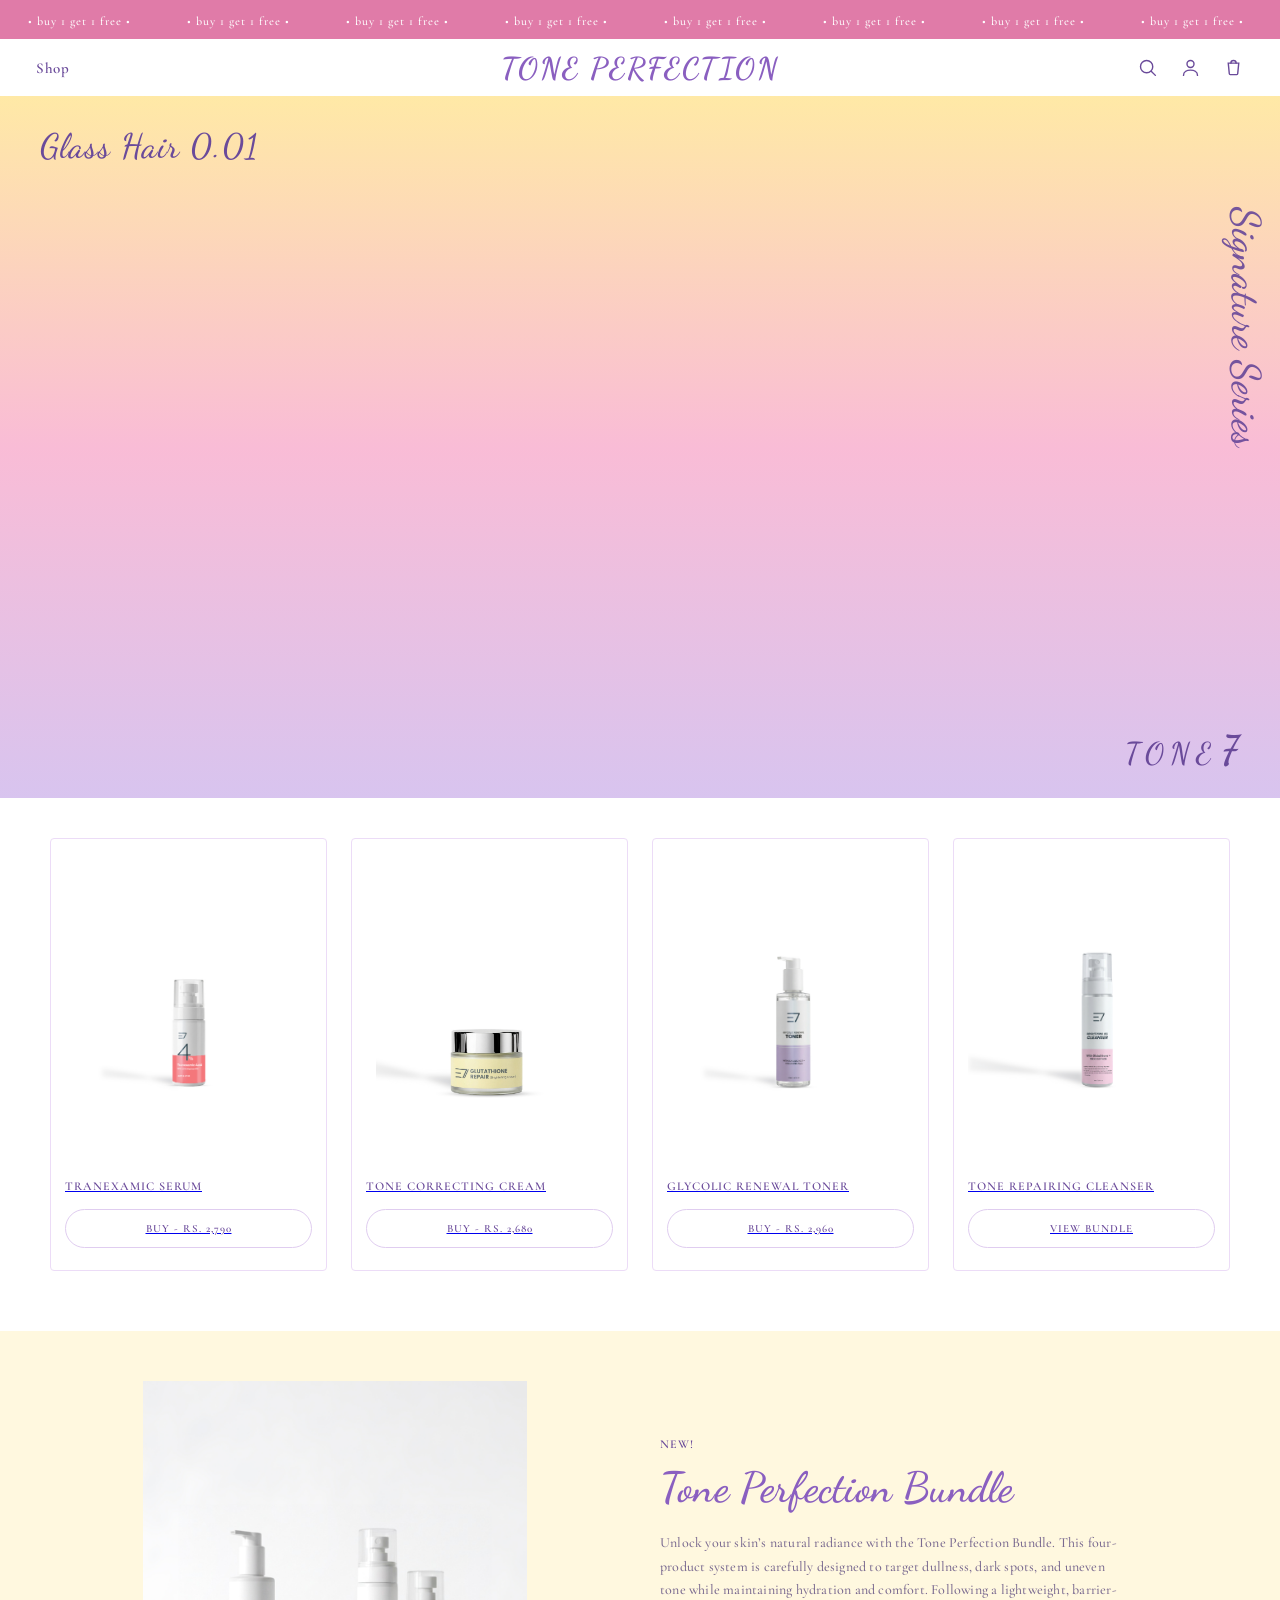
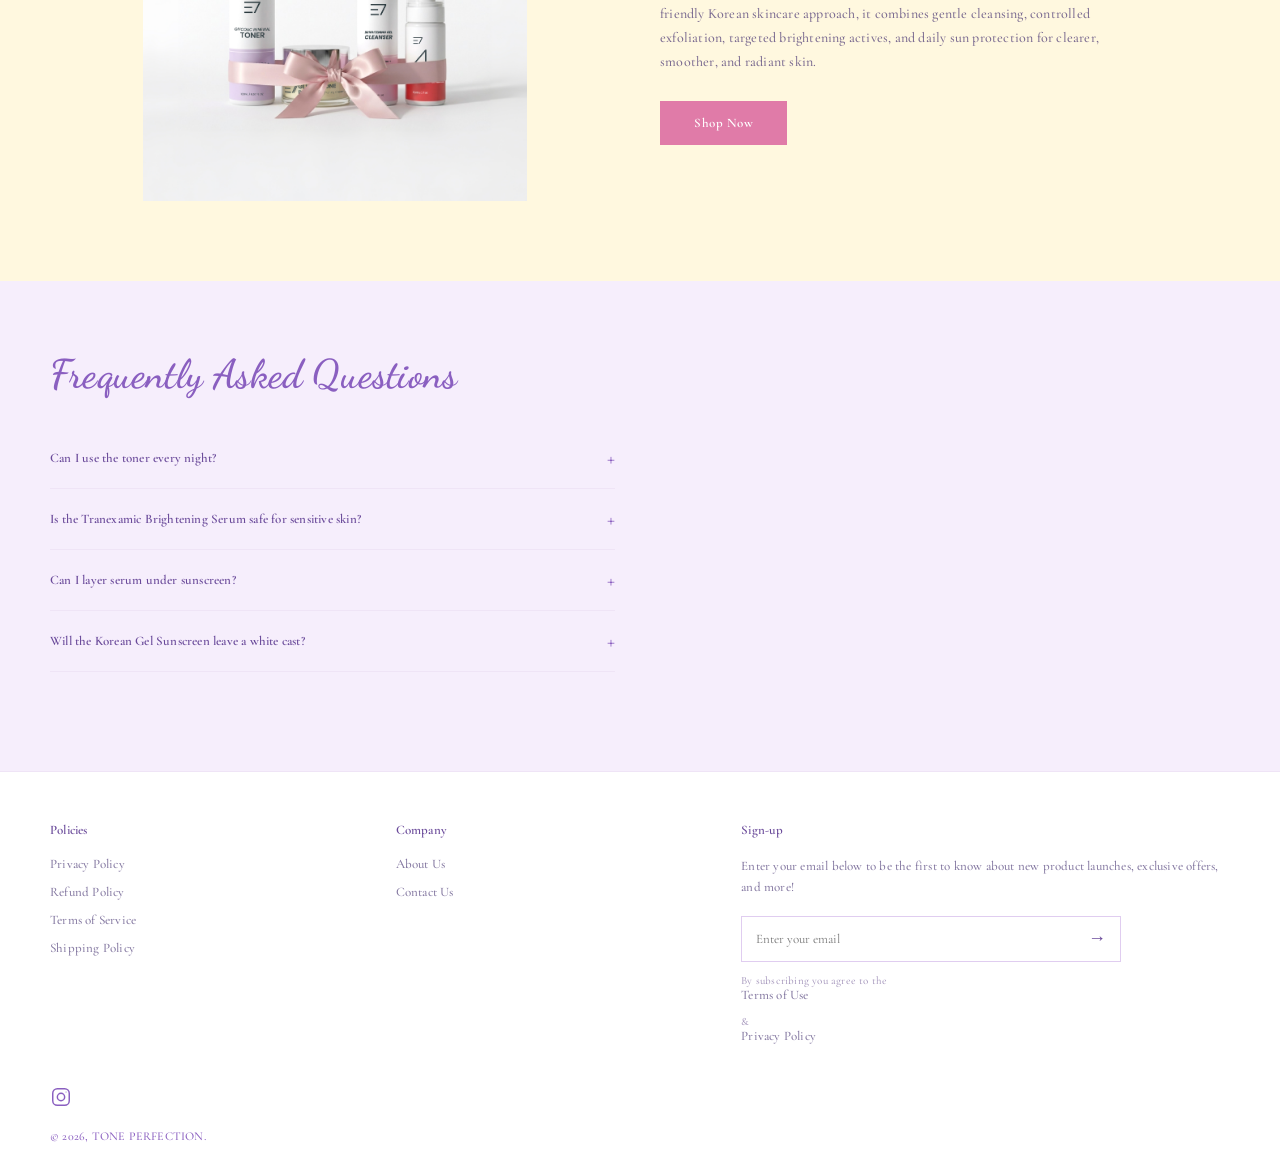
==== commit ced17aa2: "Rename to TRICKS, remove ELARIS branding, purple SVG icons" ====
--- a/design-reference/index.html
+++ b/design-reference/index.html
@@ -518,7 +518,7 @@
     <!-- Empty placeholder for product image -->
     <div class="hero-image-area"></div>
 
-    <div class="hero-brand"><span>ELARIS</span><span class="seven">7</span></div>
+    <div class="hero-brand"><span>TONE</span><span class="seven">7</span></div>
 
     <!-- Mobile-only hero banner image -->
     <img class="hero-mobile-img" src="../assets/mobile-hero-banner.jpg" alt="Tone Perfection Bundle">
@@ -641,7 +641,7 @@
         <circle cx="12" cy="12" r="4"></circle>
         <circle cx="17.5" cy="6.5" r="0.6" fill="#8a5fc0" stroke="none"></circle>
       </svg>
-      <div class="footer-copy">© 2026, ELARÉ.</div>
+      <div class="footer-copy">© 2026, TONE PERFECTION.</div>
     </div>
   </footer>
 
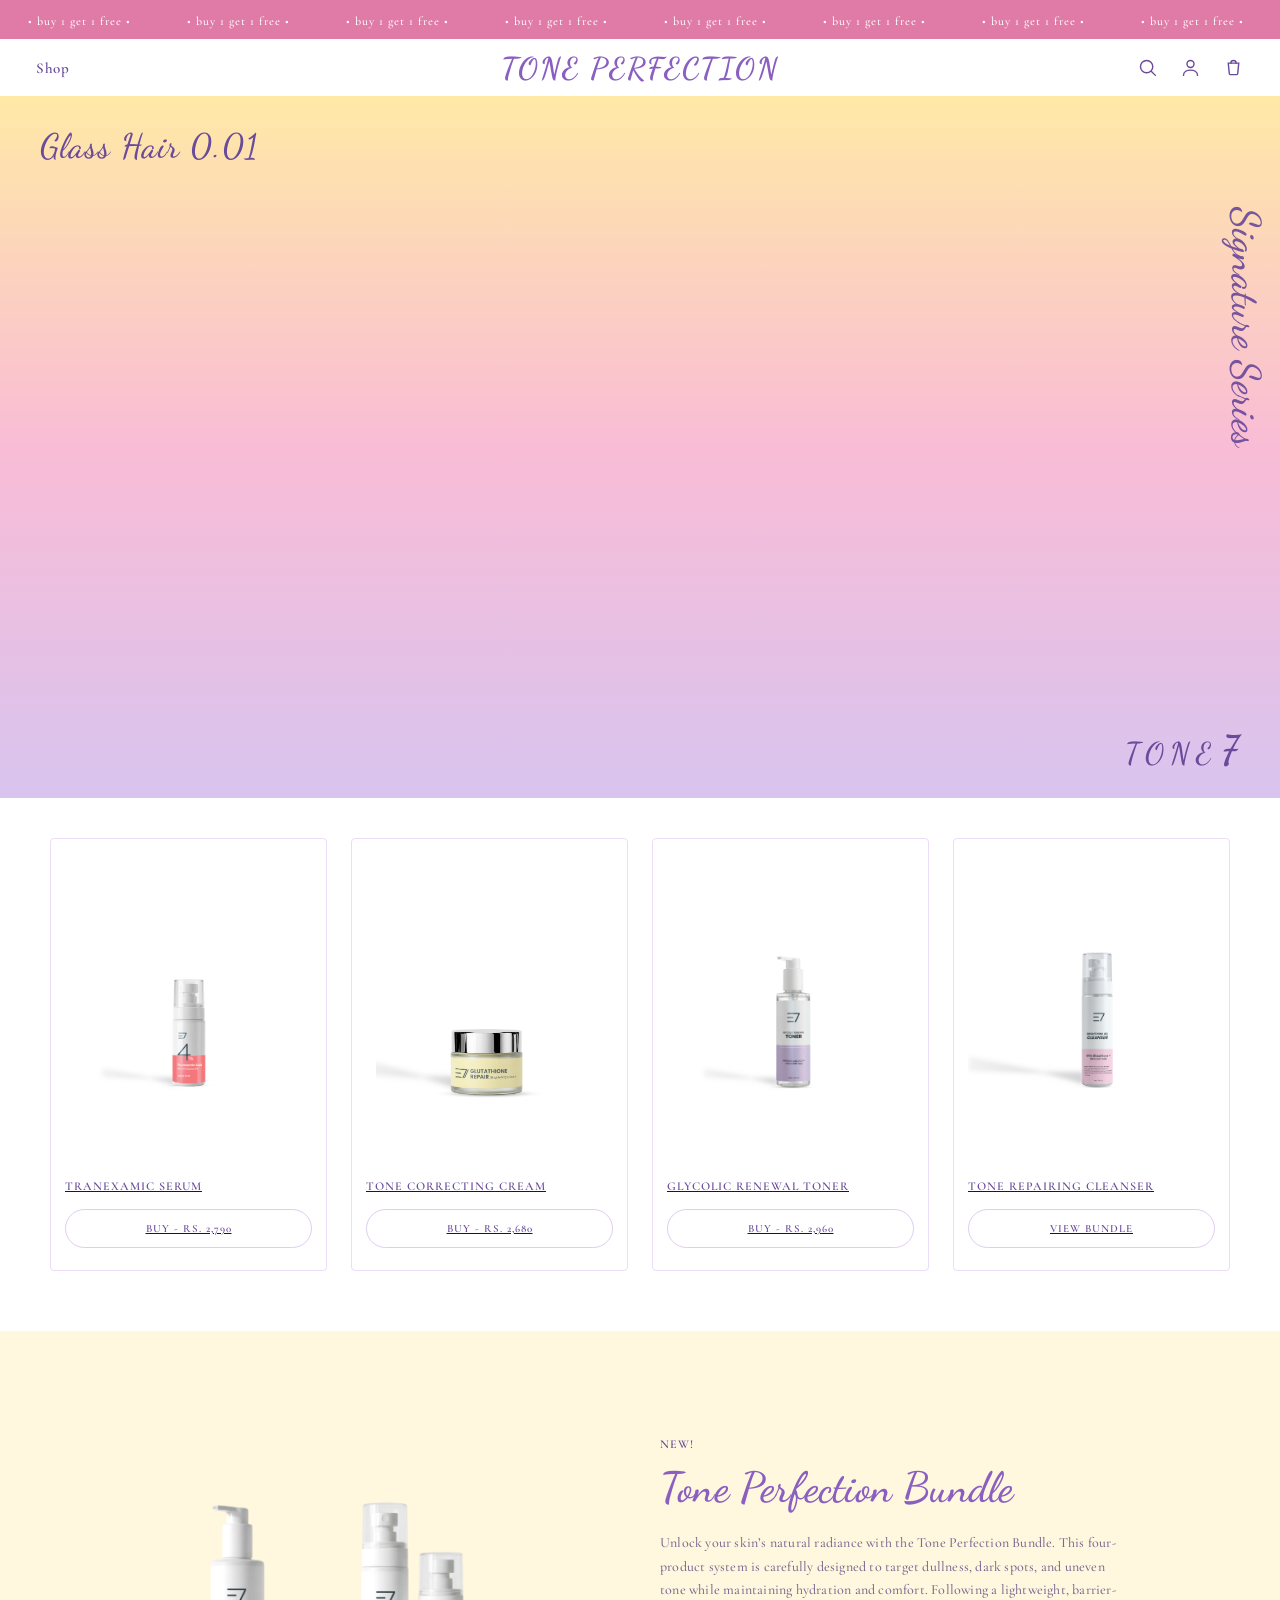
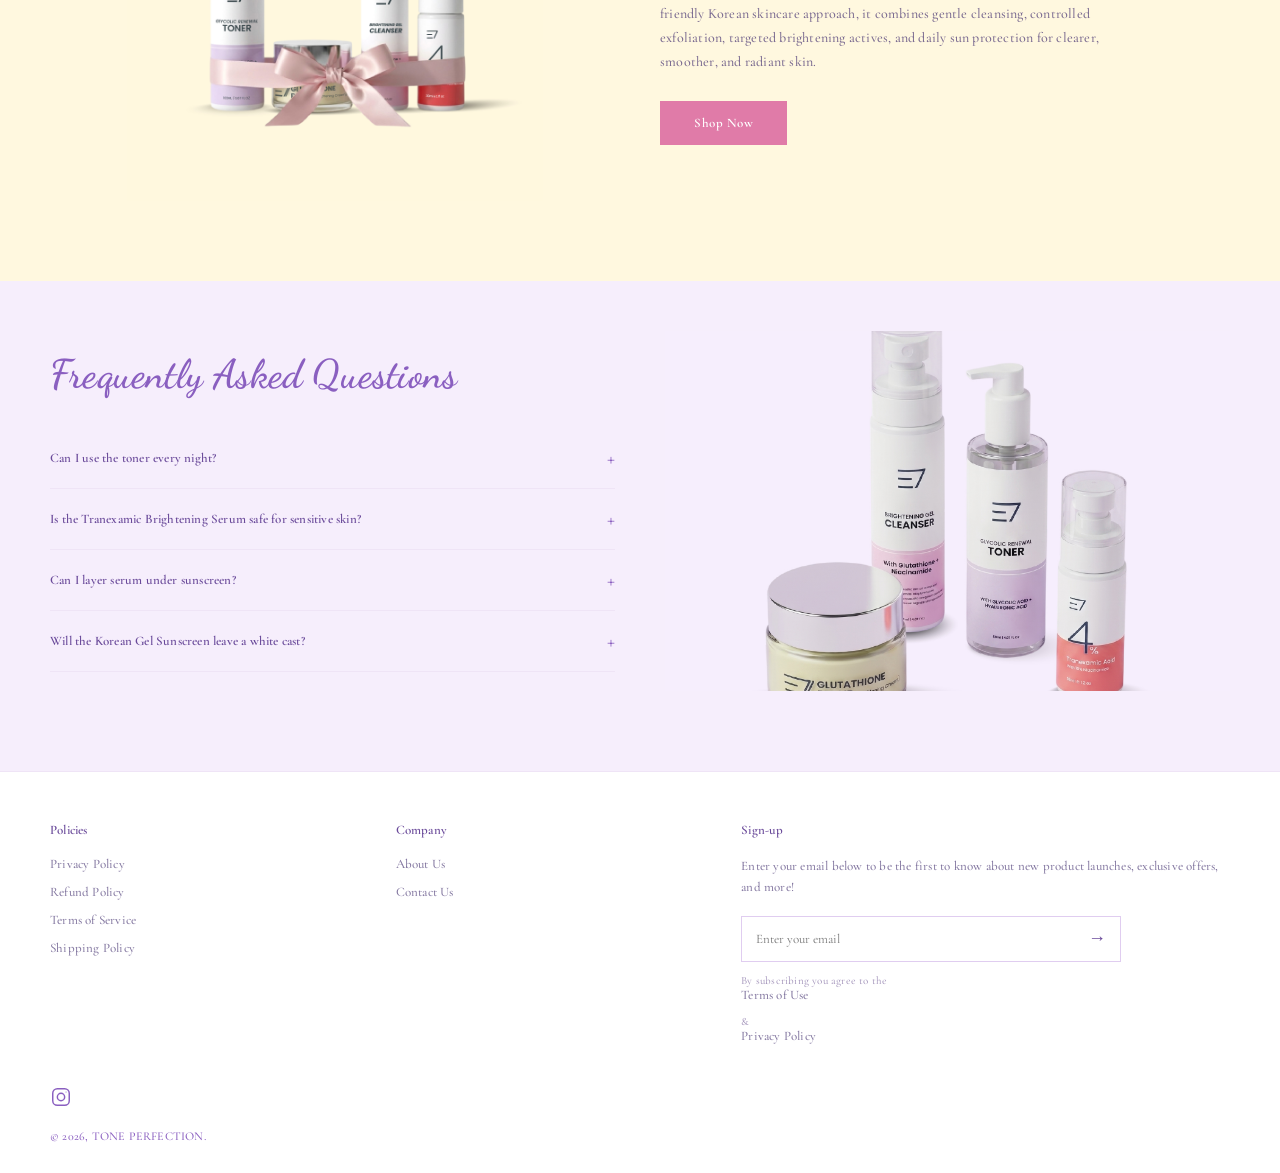
==== commit 0a2a698a: "Add image to home page FAQ section" ====
--- a/design-reference/index.html
+++ b/design-reference/index.html
@@ -345,12 +345,11 @@
       color: #7a6a90;
       padding: 0 0 18px;
     }
-    /* EMPTY faq image placeholder */
     .faq-image-area {
       width: 100%;
       height: 360px;
-      /* intentionally left empty for image */
-    }
+    }
+    .faq-image-area img { width: 100%; height: 100%; object-fit: cover; }
 
     @media (max-width: 768px) {
       .faq { padding: 30px 22px 50px; }
@@ -595,7 +594,7 @@
       </details>
     </div>
 
-    <div class="faq-image-area"></div>
+    <div class="faq-image-area"><img src="../assets/home-faq.jpg" alt="Frequently asked questions"></div>
     </div>
   </section>
 
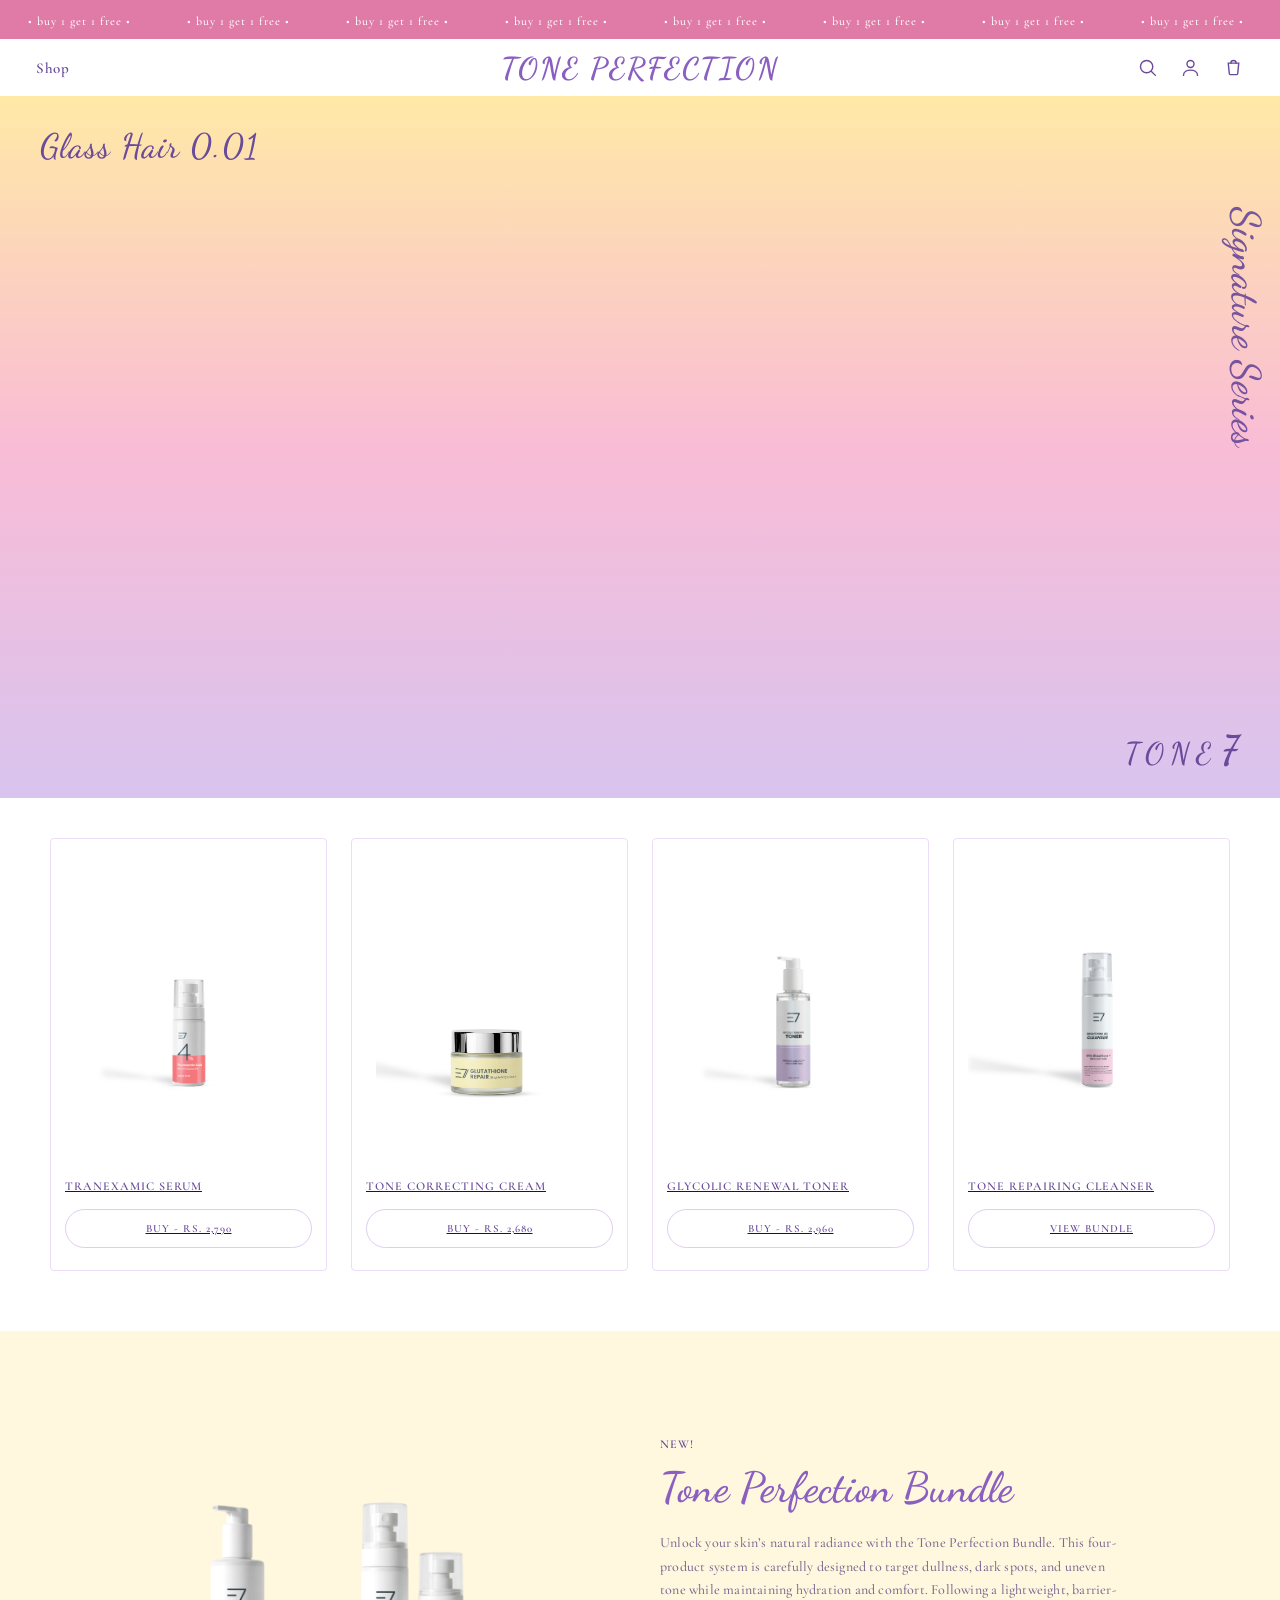
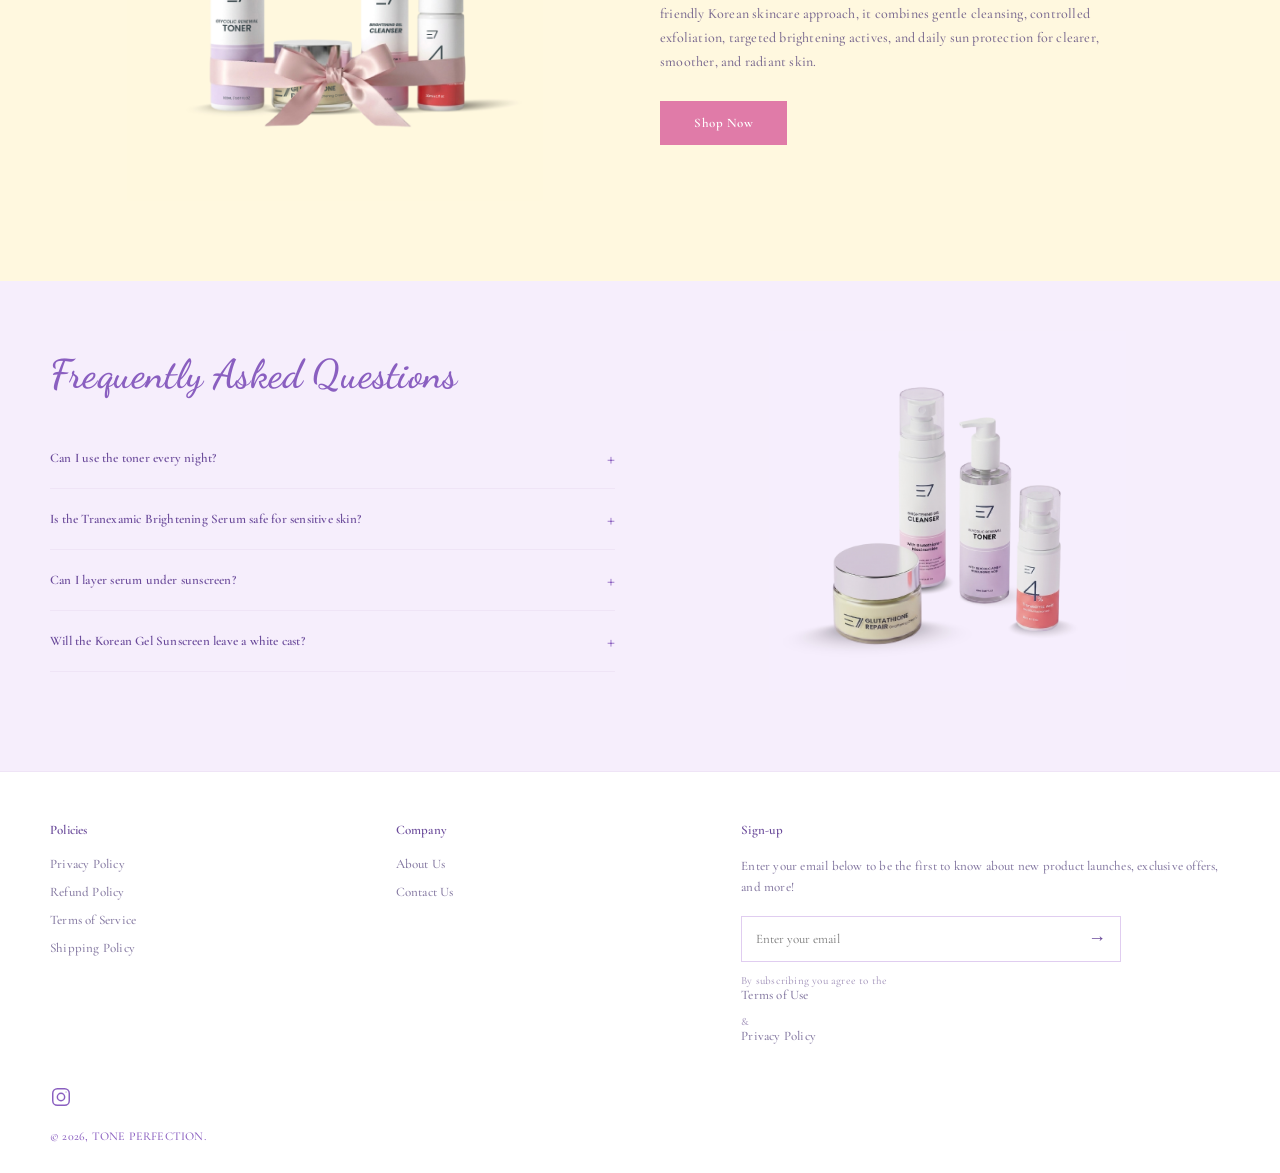
==== commit 8a645b52: "Show home FAQ image fully (object-fit contain)" ====
--- a/design-reference/index.html
+++ b/design-reference/index.html
@@ -349,7 +349,7 @@
       width: 100%;
       height: 360px;
     }
-    .faq-image-area img { width: 100%; height: 100%; object-fit: cover; }
+    .faq-image-area img { width: 100%; height: 100%; object-fit: contain; }
 
     @media (max-width: 768px) {
       .faq { padding: 30px 22px 50px; }
